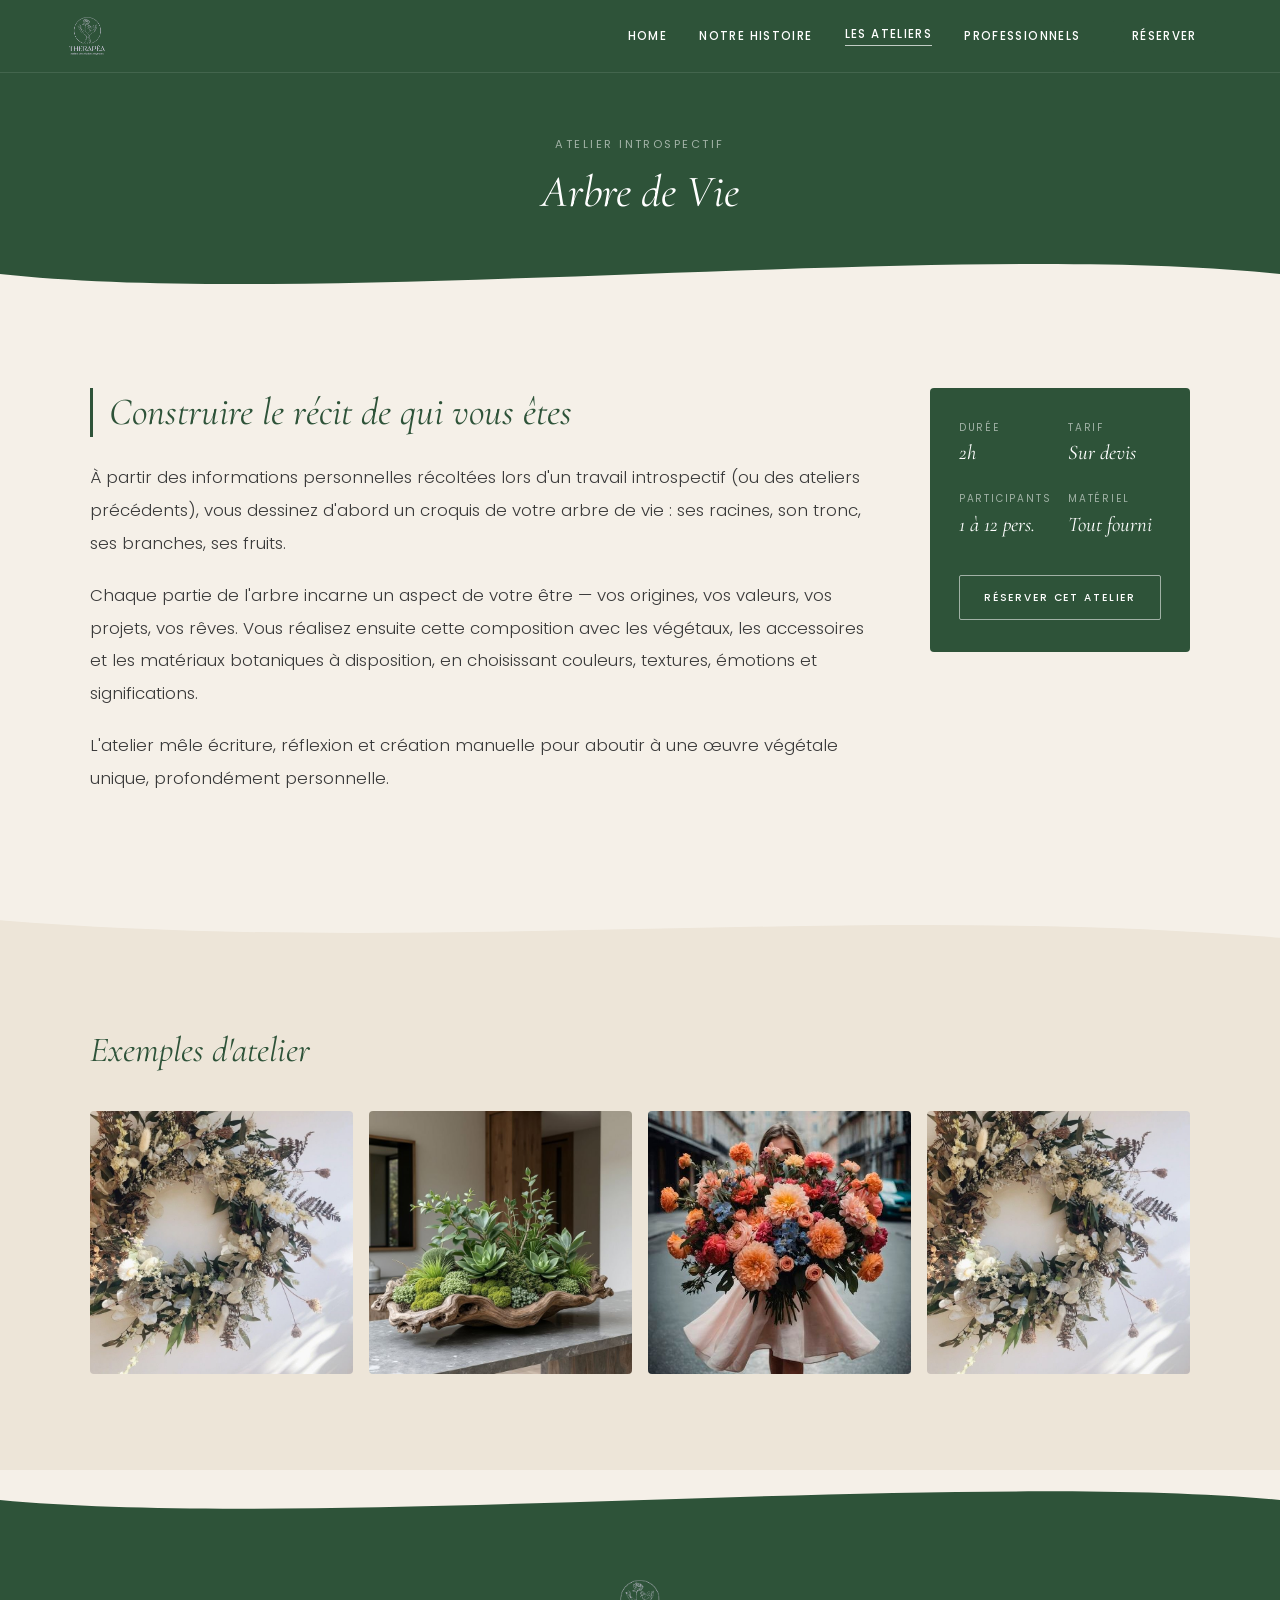
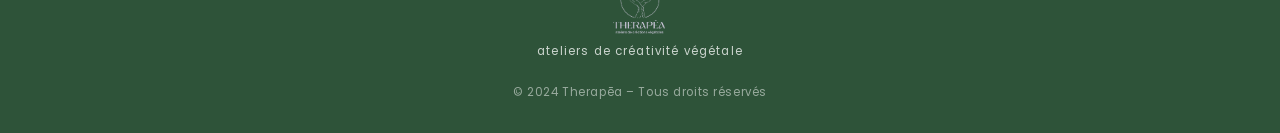
==== atelier-arbre-de-vie.html @ 48694903 "update" ====
<!DOCTYPE html>
<html lang="fr">
<head>
  <meta charset="UTF-8" />
  <meta name="viewport" content="width=device-width, initial-scale=1.0" />
  <title>Arbre de Vie – Therapēa</title>
  <link rel="preconnect" href="https://fonts.googleapis.com" />
  <link rel="preconnect" href="https://fonts.gstatic.com" crossorigin />
  <link href="https://fonts.googleapis.com/css2?family=Cormorant+Garamond:ital,wght@0,300;0,400;0,500;0,600;1,300;1,400;1,600&family=Poppins:wght@300;400;500&display=swap" rel="stylesheet" />
  <link rel="stylesheet" href="style.css" />
  <link rel="stylesheet" href="atelier-detail.css" />
</head>
<body>

  <header class="navbar navbar--fixed">
    <div class="navbar__inner">
      <a href="index.html" class="navbar__logo">
        <img src="images/logo blanc.png" alt="Therapēa" style="height:42px;" />
      </a>
      <nav class="navbar__links">
        <a href="index.html">HOME</a>
        <a href="notre-histoire.html">NOTRE HISTOIRE</a>
        <a href="ateliers.html" class="active">LES ATELIERS</a>
        <a href="#">PROFESSIONNELS</a>
        <a href="reserver.html" class="btn-nav">RÉSERVER</a>
      </nav>
      <button class="navbar__burger" aria-label="Menu">
        <span></span><span></span><span></span>
      </button>
    </div>
  </header>

  <section class="atelier-hero">
    <div class="atelier-hero__overlay"></div>
    <div class="atelier-hero__content">
      <span class="atelier-hero__eyebrow">Atelier introspectif</span>
      <h1 class="atelier-hero__title">Arbre de Vie</h1>
    </div>
    <div class="atelier-hero__wave">
      <svg viewBox="0 0 1440 80" preserveAspectRatio="none" xmlns="http://www.w3.org/2000/svg">
        <path d="M0,40 C360,80 1080,0 1440,40 L1440,80 L0,80 Z" fill="#f5f0e8"/>
      </svg>
    </div>
  </section>

  <section class="atelier-content">
    <div class="atelier-content__inner">
      <div class="atelier-content__text animate">
        <h2>Construire le récit de qui vous êtes</h2>
        <p>À partir des informations personnelles récoltées lors d'un travail introspectif (ou des ateliers précédents), vous dessinez d'abord un croquis de votre arbre de vie : ses racines, son tronc, ses branches, ses fruits.</p>
        <p>Chaque partie de l'arbre incarne un aspect de votre être — vos origines, vos valeurs, vos projets, vos rêves. Vous réalisez ensuite cette composition avec les végétaux, les accessoires et les matériaux botaniques à disposition, en choisissant couleurs, textures, émotions et significations.</p>
        <p>L'atelier mêle écriture, réflexion et création manuelle pour aboutir à une œuvre végétale unique, profondément personnelle.</p>
      </div>
      <aside class="atelier-meta animate animate--delay-1">
        <div class="atelier-meta__item">
          <span class="atelier-meta__label">Durée</span>
          <span class="atelier-meta__value">2h</span>
        </div>
        <div class="atelier-meta__sep"></div>
        <div class="atelier-meta__item">
          <span class="atelier-meta__label">Tarif</span>
          <span class="atelier-meta__value">Sur devis</span>
        </div>
        <div class="atelier-meta__sep"></div>
        <div class="atelier-meta__item">
          <span class="atelier-meta__label">Participants</span>
          <span class="atelier-meta__value">1 à 12 pers.</span>
        </div>
        <div class="atelier-meta__sep"></div>
        <div class="atelier-meta__item">
          <span class="atelier-meta__label">Matériel</span>
          <span class="atelier-meta__value">Tout fourni</span>
        </div>
        <a href="reserver.html" class="btn-primary">Réserver cet atelier</a>
      </aside>
    </div>
  </section>

  <div class="wave-sep wave-cream-to-dark">
    <svg viewBox="0 0 1440 80" preserveAspectRatio="none" xmlns="http://www.w3.org/2000/svg">
      <path d="M0,30 C480,70 960,10 1440,50 L1440,80 L0,80 Z" fill="#ede5d8"/>
    </svg>
  </div>

  <section class="atelier-gallery-section">
    <h2 class="animate">Exemples d'atelier</h2>
    <div class="atelier-gallery">
      <div class="atelier-gallery__item animate">
        <img src="images/img2.jpg" alt="Arbre de Vie" onerror="this.src='https://picsum.photos/id/219/400/400'" />
      </div>
      <div class="atelier-gallery__item animate animate--delay-1">
        <img src="images/img3.jpg" alt="Arbre de Vie" onerror="this.src='https://picsum.photos/id/292/400/400'" />
      </div>
      <div class="atelier-gallery__item animate animate--delay-2">
        <img src="images/img1.jpg" alt="Arbre de Vie" onerror="this.src='https://picsum.photos/id/152/400/400'" />
      </div>
      <div class="atelier-gallery__item animate animate--delay-3">
        <img src="images/img2.jpg" alt="Arbre de Vie" onerror="this.src='https://picsum.photos/id/145/400/400'" />
      </div>
    </div>
  </section>

  <footer class="footer">
    <div class="footer__wave">
      <svg viewBox="0 0 1440 80" preserveAspectRatio="none" xmlns="http://www.w3.org/2000/svg">
        <path d="M0,40 C360,80 1080,0 1440,40 L1440,80 L0,80 Z" fill="#2e5339"/>
      </svg>
    </div>
    <div class="footer__inner">
      <div class="footer__logo">
        <img src="images/logo blanc.png" alt="Therapēa" style="height:60px;" />
        <p class="footer__tagline">ateliers de créativité végétale</p>
      </div>
      <p class="footer__copy">© 2024 Therapēa – Tous droits réservés</p>
    </div>
  </footer>

  <script src="script.js"></script>
</body>
</html>
---- style.css ----
/* ─────────────────────────────────────────
   RESET & BASE
───────────────────────────────────────── */
*, *::before, *::after { box-sizing: border-box; margin: 0; padding: 0; }

@font-face {
  font-family: 'Selvia Genatu';
  src: url('fonts/SelviaGenatu.woff2') format('woff2'),
       url('fonts/SelviaGenatu.woff') format('woff'),
       url('fonts/SelviaGenatu.ttf') format('truetype'),
       url('fonts/SelviaGenatu.otf') format('opentype');
  font-weight: normal;
  font-style: normal;
}

:root {
  --green-dark:  #2e5339;
  --green-mid:   #3a6b47;
  --cream:       #f5f0e8;
  --cream-dark:  #ede5d8;
  --brown:       #7a5c3e;
  --text-dark:   #2b2b2b;
  --text-light:  #ffffff;
  --font-title:  'Selvia Genatu', 'Cormorant Garamond', Georgia, serif;
  --font-serif:  'Cormorant Garamond', Georgia, serif;
  --font-sans:   'Poppins', 'Jost', sans-serif;
}

html { scroll-behavior: smooth; }

body {
  font-family: var(--font-sans);
  font-weight: 400;
  color: var(--text-dark);
  background: var(--cream);
  overflow-x: hidden;
}

a { text-decoration: none; color: inherit; }
img { display: block; max-width: 100%; }

.container {
  width: 90%;
  max-width: 1200px;
  margin: 0 auto;
}

/* ─────────────────────────────────────────
   NAVBAR
───────────────────────────────────────── */
.navbar {
  position: fixed;
  top: 0; left: 0; right: 0;
  z-index: 100;
  padding: 0 5%;
  background: var(--green-dark);
  border-bottom: 1px solid rgba(255,255,255,0.1);
  transition: background 0.3s;
}

.navbar.scrolled {
  background: rgba(255,255,255,0.95);
  border-bottom: 1px solid rgba(0,0,0,0.08);
  box-shadow: 0 2px 20px rgba(0,0,0,0.08);
}

.navbar.scrolled .navbar__links a,
.navbar.scrolled .navbar__logo-text {
  color: var(--green-dark);
}

.navbar--fixed,
.navbar--fixed.scrolled {
  background: var(--green-dark) !important;
  border-bottom: 1px solid rgba(255,255,255,0.1) !important;
  box-shadow: none !important;
}

.navbar--fixed .navbar__links a,
.navbar--fixed.scrolled .navbar__links a {
  color: var(--text-light) !important;
}

.navbar__inner {
  display: flex;
  align-items: center;
  justify-content: space-between;
  height: 72px;
}

.navbar__logo {
  display: flex;
  align-items: center;
  gap: 10px;
}

.navbar__logo img {
  height: 42px;
  width: auto;
}

.navbar__logo-text {
  font-family: var(--font-serif);
  font-size: 1.35rem;
  font-weight: 500;
  letter-spacing: 0.12em;
  color: var(--text-light);
}

.navbar__links {
  display: flex;
  align-items: center;
  gap: 2rem;
}

.navbar__links a {
  font-size: 0.72rem;
  letter-spacing: 0.12em;
  font-weight: 500;
  color: var(--text-light);
  transition: opacity 0.2s;
}

.navbar__links a:hover { opacity: 0.7; }

.btn-nav {
  background: var(--green-dark);
  color: var(--text-light) !important;
  padding: 0.5rem 1.2rem;
  border-radius: 2px;
  transition: background 0.2s !important;
}

.btn-nav:hover { background: var(--green-mid) !important; opacity: 1 !important; }

.navbar__burger {
  display: none;
  flex-direction: column;
  gap: 5px;
  background: none;
  border: none;
  cursor: pointer;
  padding: 4px;
}
.navbar__burger span {
  display: block;
  width: 24px;
  height: 2px;
  background: #fff;
  border-radius: 2px;
  transition: 0.3s;
}

/* ─────────────────────────────────────────
   HERO
───────────────────────────────────────── */
.hero {
  position: relative;
  height: 60vh;
  min-height: 400px;
  background: url('images/fond.jpg') center center / cover no-repeat;
  display: flex;
  align-items: center;
  justify-content: center;
  text-align: center;
  background-color: #3a5c3a;
}

.hero__overlay {
  position: absolute;
  inset: 0;
  background: linear-gradient(
    to bottom,
    rgba(30,60,35,0.35) 0%,
    rgba(20,45,25,0.55) 100%
  );
}

.hero__content {
  position: relative;
  z-index: 2;
  color: #fff;
  padding: 0 1rem;
  display: flex;
  flex-direction: column;
  align-items: center;
  gap: 1.5rem;
}

.hero__badge {
  margin: 0;
  width: 160px;
  height: 160px;
}

.hero__badge img {
  width: 100%;
  height: 100%;
  object-fit: contain;
}

.hero__title {
  font-family: var(--font-title);
  font-size: clamp(3rem, 6vw, 5rem);
  font-weight: 400;
  font-style: italic;
  line-height: 1.15;
  margin: 0;
  text-shadow: 0 2px 20px rgba(0,0,0,0.3);
}

.hero__sub {
  font-family: var(--font-sans);
  font-size: clamp(1rem, 1.8vw, 1.3rem);
  letter-spacing: 0.08em;
  font-weight: 300;
  opacity: 0.9;
  margin: 0;
}

.hero__wave {
  position: absolute;
  bottom: -1px;
  left: 0; right: 0;
  line-height: 0;
  z-index: 3;
}

.hero__wave svg { width: 100%; height: 80px; }

/* ─────────────────────────────────────────
   ATELIERS – SECTION VERTE
───────────────────────────────────────── */
.ateliers-green {
  position: relative;
  background: var(--green-dark);
  padding: 5rem 0 8rem;
  color: var(--text-light);
  text-align: center;
}

.cards-row {
  display: grid;
  grid-template-columns: repeat(3, 1fr);
  gap: 6rem;
  align-items: start;
}

.card-circle {
  display: flex;
  flex-direction: column;
  gap: 0;
}

.card-circle__img-wrap {
  width: 260px;
  height: 260px;
  border-radius: 50%;
  overflow: hidden;
  margin: 0 auto 1.6rem;
  box-shadow: 0 8px 30px rgba(0,0,0,0.3);
  flex-shrink: 0;
}

.card-circle__img-wrap img {
  width: 100%;
  height: 100%;
  object-fit: cover;
  transition: transform 0.5s ease;
}

.card-circle:hover .card-circle__img-wrap img {
  transform: scale(1.06);
}

.card-circle h3 {
  font-family: var(--font-title);
  font-size: 1.6rem;
  letter-spacing: 0.15em;
  font-weight: 700;
  margin-bottom: 0.9rem;
  text-transform: uppercase;
}

.card-circle p {
  font-size: 1rem;
  line-height: 1.75;
  opacity: 0.88;
  margin-bottom: 1.2rem;
  font-weight: 300;
}

.link-discover {
  font-size: 0.78rem;
  letter-spacing: 0.06em;
  color: var(--text-light);
  border-bottom: none;
  display: inline-block;
  transition: opacity 0.2s;
}
.link-discover:hover { opacity: 0.65; }
.link-discover.dark  { color: var(--green-dark); }

.green-wave-bottom {
  position: absolute;
  bottom: -1px; left: 0; right: 0;
  line-height: 0;
}
.green-wave-bottom svg { width: 100%; height: 80px; }

/* ─────────────────────────────────────────
   ATELIERS – SECTION CRÈME
───────────────────────────────────────── */
.ateliers-cream {
  background: var(--cream);
  padding: 5rem 0 6rem;
}

.cards-grid {
  display: grid;
  grid-template-columns: repeat(4, 1fr);
  gap: 2rem;
}

.card-workshop {
  display: flex;
  flex-direction: column;
  gap: 0.9rem;
}

.card-workshop__img-wrap {
  width: 100%;
  aspect-ratio: 3/4;
  border-radius: 4px 4px 0 0;
  overflow: hidden;
  background: var(--cream-dark);
  position: relative;
}

.card-workshop__img-wrap::after {
  content: '';
  position: absolute;
  bottom: -1px;
  left: 0;
  right: 0;
  height: 56px;
  background-image: url("data:image/svg+xml,%3Csvg xmlns='http://www.w3.org/2000/svg' viewBox='0 0 400 56' preserveAspectRatio='none'%3E%3Cpath d='M0,46 C133,56 267,38 400,46 L400,56 L0,56 Z' fill='%23f5f0e8'/%3E%3C/svg%3E");
  background-size: 100% 100%;
  pointer-events: none;
}

.card-workshop__img-wrap img {
  width: 100%;
  height: 100%;
  object-fit: cover;
  transition: transform 0.5s ease;
}

.card-workshop:hover .card-workshop__img-wrap img {
  transform: scale(1.04);
}

.card-workshop h3 {
  font-family: var(--font-sans);
  font-size: 0.74rem;
  letter-spacing: 0.14em;
  font-weight: 500;
  color: var(--green-dark);
}

.card-workshop p {
  font-size: 0.82rem;
  line-height: 1.65;
  color: #555;
  font-weight: 300;
  flex: 1;
}

/* ─────────────────────────────────────────
   WAVE SEPARATORS
───────────────────────────────────────── */
.wave-sep {
  line-height: 0;
  display: block;
}
.wave-sep svg {
  width: 100%;
  height: 70px;
  display: block;
}
.wave-cream-to-green  { background: var(--cream); }
.wave-green-to-cream  { background: var(--green-dark); }
.wave-cream-to-dark   { background: var(--cream); }
.wave-dark-to-cream   { background: var(--cream-dark); }

/* ─────────────────────────────────────────
   ATELIERS CRÈME – HEADER
───────────────────────────────────────── */
.ateliers-cream__header {
  text-align: center;
  margin-bottom: 3rem;
}

.section-eyebrow {
  display: block;
  font-size: 0.72rem;
  letter-spacing: 0.2em;
  text-transform: uppercase;
  color: var(--green-dark);
  opacity: 0.6;
  margin-bottom: 0.5rem;
}

.ateliers-cream__header h2 {
  font-family: var(--font-title);
  font-size: clamp(1.8rem, 3vw, 2.4rem);
  font-style: italic;
  font-weight: 400;
  color: var(--green-dark);
}

/* ─────────────────────────────────────────
   À PROPOS TEASER
───────────────────────────────────────── */
.apropos-wrap {
  background: var(--cream);
  padding: 5rem 5%;
}

.apropos {
  display: grid;
  grid-template-columns: 0.85fr 1.15fr;
  gap: 4rem;
  align-items: center;
  max-width: 1200px;
  margin: 0 auto;
}

.apropos__img {
  overflow: hidden;
  border-radius: 4px;
  aspect-ratio: 4 / 3;
}

.apropos__img img {
  width: 100%;
  height: 100%;
  object-fit: cover;
  object-position: center 30%;
}

.apropos__text {
  display: flex;
  flex-direction: column;
  justify-content: center;
  gap: 1.4rem;
}

.apropos__quote {
  font-family: var(--font-title);
  font-size: clamp(1.5rem, 2.5vw, 2rem);
  font-style: italic;
  font-weight: 400;
  color: var(--green-dark);
  border-left: 3px solid var(--green-dark);
  padding-left: 1rem;
  line-height: 1.4;
  margin: 0;
}

.apropos__text p {
  font-size: 0.9rem;
  line-height: 1.9;
  color: #3a3a3a;
  font-weight: 300;
  max-width: 440px;
}

.btn-text {
  display: inline-block;
  font-size: 0.78rem;
  letter-spacing: 0.1em;
  font-weight: 500;
  color: var(--green-dark);
  border-bottom: 1px solid var(--green-dark);
  padding-bottom: 2px;
  width: fit-content;
  transition: opacity 0.2s;
}
.btn-text:hover { opacity: 0.6; }

/* ─────────────────────────────────────────
   CTA SECTION
───────────────────────────────────────── */
.cta-section {
  background: var(--green-dark);
  padding: 6rem 1rem;
  text-align: center;
  position: relative;
  overflow: hidden;
}

.cta-section::before {
  content: '';
  position: absolute;
  inset: 0;
  background: radial-gradient(ellipse at center, rgba(255,255,255,0.04) 0%, transparent 70%);
  pointer-events: none;
}

.cta-section__inner {
  position: relative;
  z-index: 1;
  display: flex;
  flex-direction: column;
  align-items: center;
  gap: 1.6rem;
}

.cta-eyebrow {
  font-size: 0.72rem;
  letter-spacing: 0.22em;
  text-transform: uppercase;
  color: rgba(255,255,255,0.55);
}

.cta-section__inner h2 {
  font-family: var(--font-title);
  font-size: clamp(2.8rem, 5.5vw, 5rem);
  font-style: italic;
  font-weight: 400;
  color: #fff;
  line-height: 1.2;
}

.btn-cta {
  display: inline-block;
  margin-top: 0.5rem;
  padding: 0.75rem 2.2rem;
  border: 1px solid rgba(255,255,255,0.6);
  color: #fff;
  font-size: 0.72rem;
  letter-spacing: 0.18em;
  font-weight: 500;
  text-transform: uppercase;
  border-radius: 2px;
  transition: background 0.25s, border-color 0.25s;
}
.btn-cta:hover {
  background: rgba(255,255,255,0.1);
  border-color: #fff;
}

/* ─────────────────────────────────────────
   FOOTER
───────────────────────────────────────── */
.footer {
  background: var(--cream);
  position: relative;
  text-align: center;
}

.footer__wave {
  line-height: 0;
  margin-bottom: -1px;
}
.footer__wave svg { width: 100%; height: 60px; }

.footer__inner {
  background: var(--green-dark);
  padding: 3rem 1rem 2rem;
  color: var(--text-light);
}

.footer__logo {
  display: flex;
  flex-direction: column;
  align-items: center;
  gap: 0.4rem;
  margin-bottom: 1rem;
}

.footer__logo img { height: 60px; }

.footer__logo-text {
  font-family: var(--font-serif);
  font-size: 1.5rem;
  font-weight: 500;
  letter-spacing: 0.15em;
}

.footer__tagline {
  font-size: 0.72rem;
  letter-spacing: 0.1em;
  opacity: 0.75;
}

.footer__copy {
  font-size: 0.72rem;
  opacity: 0.5;
  margin-top: 1.5rem;
  letter-spacing: 0.05em;
}

/* ─────────────────────────────────────────
   SCROLL ANIMATIONS
───────────────────────────────────────── */
.animate {
  opacity: 0;
  transform: translateY(22px);
  transition: opacity 0.65s ease, transform 0.65s ease;
}
.animate.visible {
  opacity: 1;
  transform: translateY(0);
}
.animate--delay-1 { transition-delay: 0.1s; }
.animate--delay-2 { transition-delay: 0.2s; }
.animate--delay-3 { transition-delay: 0.3s; }

/* ─────────────────────────────────────────
   LIGHTBOX
───────────────────────────────────────── */
.lightbox {
  position: fixed;
  inset: 0;
  z-index: 2000;
  display: flex;
  align-items: center;
  justify-content: center;
  opacity: 0;
  pointer-events: none;
  transition: opacity 0.3s ease;
}
.lightbox.active {
  opacity: 1;
  pointer-events: all;
}
.lightbox__backdrop {
  position: absolute;
  inset: 0;
  background: rgba(0,0,0,0.88);
}
.lightbox__img-wrap {
  position: relative;
  z-index: 1;
}
.lightbox__img {
  max-width: 88vw;
  max-height: 82vh;
  object-fit: contain;
  display: block;
  border-radius: 2px;
}
.lightbox__close {
  position: fixed;
  top: 1.2rem;
  right: 1.5rem;
  z-index: 2;
  background: none;
  border: none;
  color: #fff;
  font-size: 1.6rem;
  cursor: pointer;
  opacity: 0.65;
  transition: opacity 0.2s;
  line-height: 1;
  padding: 0.4rem;
}
.lightbox__close:hover { opacity: 1; }
.lightbox__prev,
.lightbox__next {
  position: fixed;
  top: 50%;
  transform: translateY(-50%);
  z-index: 2;
  background: rgba(255,255,255,0.07);
  border: 1px solid rgba(255,255,255,0.15);
  color: #fff;
  font-size: 2.2rem;
  cursor: pointer;
  opacity: 0.75;
  transition: opacity 0.2s, background 0.2s;
  line-height: 1;
  padding: 0.6rem 1rem;
  border-radius: 2px;
}
.lightbox__prev { left: 1rem; }
.lightbox__next { right: 1rem; }
.lightbox__prev:hover,
.lightbox__next:hover { opacity: 1; background: rgba(255,255,255,0.15); }
.lightbox__counter {
  position: fixed;
  bottom: 1.4rem;
  left: 50%;
  transform: translateX(-50%);
  z-index: 2;
  color: rgba(255,255,255,0.55);
  font-size: 0.75rem;
  letter-spacing: 0.15em;
  font-family: var(--font-sans);
}
.real-img { cursor: pointer; }

/* ─────────────────────────────────────────
   RESPONSIVE
───────────────────────────────────────── */
@media (max-width: 900px) {
  .cards-grid {
    grid-template-columns: repeat(2, 1fr);
  }
  .card-circle__img-wrap {
    width: 200px;
    height: 200px;
  }
  .apropos {
    grid-template-columns: 1fr;
  }
}

@media (max-width: 700px) {
  .apropos__text { padding: 3rem 1.5rem; }
  .cta-section { padding: 4rem 1.5rem; }
  .navbar__links { display: none; }

  .navbar__burger { display: flex; }

  .navbar__links.open {
    display: flex;
    flex-direction: column;
    position: fixed;
    top: 72px; left: 0; right: 0;
    background: var(--green-dark);
    padding: 2rem;
    gap: 1.5rem;
    align-items: center;
  }

  .cards-row {
    grid-template-columns: 1fr;
    gap: 2.5rem;
  }

  .card-circle__img-wrap {
    width: 220px;
    height: 220px;
  }

  .cards-grid {
    grid-template-columns: 1fr;
  }
}

@media (max-width: 480px) {
  .hero__badge { width: 110px; height: 110px; }
  .hero__title { font-size: 1.9rem; }
  .cards-grid { grid-template-columns: repeat(2, 1fr); gap: 1rem; }
}
---- atelier-detail.css ----
/* ── HEADER ── */
.atelier-hero {
  background: var(--green-dark);
  margin-top: 72px;
  padding: 4rem 5% 5.5rem;
  position: relative;
  overflow: hidden;
}

.atelier-hero__overlay { display: none; }

.atelier-hero__content {
  position: relative;
  z-index: 2;
  color: #fff;
  text-align: center;
  max-width: 700px;
  margin: 0 auto;
}

.atelier-hero__eyebrow {
  display: block;
  font-size: 0.7rem;
  letter-spacing: 0.22em;
  text-transform: uppercase;
  opacity: 0.55;
  margin-bottom: 0.8rem;
  font-family: var(--font-sans);
}

.atelier-hero__title {
  font-family: var(--font-title);
  font-size: clamp(2rem, 3.5vw, 3rem);
  font-weight: 400;
  font-style: italic;
  line-height: 1.2;
  margin: 0;
  white-space: nowrap;
}

.atelier-hero__wave {
  position: absolute;
  bottom: -1px; left: 0; right: 0;
  line-height: 0;
  z-index: 3;
}
.atelier-hero__wave svg { width: 100%; height: 70px; display: block; }

/* ── CONTENT ── */
.atelier-content {
  background: var(--cream);
  padding: 5rem 5%;
}

.atelier-content__inner {
  max-width: 1100px;
  margin: 0 auto;
  display: grid;
  grid-template-columns: 1fr 260px;
  gap: 4rem;
  align-items: start;
}

.atelier-content__text h2 {
  font-family: var(--font-title);
  font-size: clamp(1.8rem, 3vw, 2.4rem);
  font-style: italic;
  font-weight: 400;
  color: var(--green-dark);
  margin-bottom: 1.5rem;
  border-left: 3px solid var(--green-dark);
  padding-left: 1rem;
  line-height: 1.3;
}

.atelier-content__text p {
  font-size: 1.05rem;
  line-height: 1.95;
  color: #3a3a3a;
  font-weight: 300;
  margin-bottom: 1.2rem;
}

.atelier-meta {
  background: var(--green-dark);
  border-radius: 4px;
  padding: 2rem 1.8rem;
  color: #fff;
  display: grid;
  grid-template-columns: 1fr 1fr;
  gap: 1.6rem 1rem;
  position: sticky;
  top: 96px;
}

.atelier-meta__item {
  display: flex;
  flex-direction: column;
  gap: 0.3rem;
}

.atelier-meta__label {
  font-size: 0.63rem;
  letter-spacing: 0.18em;
  text-transform: uppercase;
  opacity: 0.55;
  font-family: var(--font-sans);
}

.atelier-meta__value {
  font-family: var(--font-title);
  font-size: 1.3rem;
  font-style: italic;
  font-weight: 400;
}

.atelier-meta__sep { display: none; }

.atelier-meta .btn-primary {
  grid-column: 1 / -1;
  margin-top: 0.8rem;
  background: transparent;
  color: #fff;
  text-align: center;
  letter-spacing: 0.18em;
  border: 1px solid rgba(255,255,255,0.55);
  padding: 0.85rem 1.4rem;
  font-size: 0.65rem;
  font-weight: 500;
  text-transform: uppercase;
  border-radius: 2px;
  transition: background 0.25s, border-color 0.25s;
  display: block;
}
.atelier-meta .btn-primary:hover {
  background: rgba(255,255,255,0.12);
  border-color: rgba(255,255,255,0.9);
}

/* ── GALERIE ── */
.atelier-gallery-section {
  background: var(--cream-dark);
  padding: 4rem 5% 6rem;
}

.atelier-gallery-section h2 {
  font-family: var(--font-title);
  font-size: clamp(1.6rem, 3vw, 2.2rem);
  font-style: italic;
  font-weight: 400;
  color: var(--green-dark);
  margin-bottom: 2.5rem;
  max-width: 1100px;
  margin-left: auto;
  margin-right: auto;
}

.atelier-gallery {
  display: grid;
  grid-template-columns: repeat(4, 1fr);
  gap: 1rem;
  max-width: 1100px;
  margin: 0 auto;
}

.atelier-gallery__item {
  aspect-ratio: 1 / 1;
  overflow: hidden;
  border-radius: 4px;
  cursor: pointer;
}

.atelier-gallery__item img {
  width: 100%;
  height: 100%;
  object-fit: cover;
  transition: transform 0.5s ease;
  display: block;
}

.atelier-gallery__item:hover img { transform: scale(1.06); }

/* ── ACTIVE NAV ── */
.navbar__links a.active {
  border-bottom: 1px solid rgba(255,255,255,0.7);
  padding-bottom: 2px;
}

/* ── RESPONSIVE ── */
@media (max-width: 900px) {
  .atelier-content__inner {
    grid-template-columns: 1fr;
    gap: 2.5rem;
  }
  .atelier-meta { position: static; }
  .atelier-gallery { grid-template-columns: repeat(2, 1fr); }
}

@media (max-width: 500px) {
  .atelier-hero__content { padding-bottom: 3rem; }
}
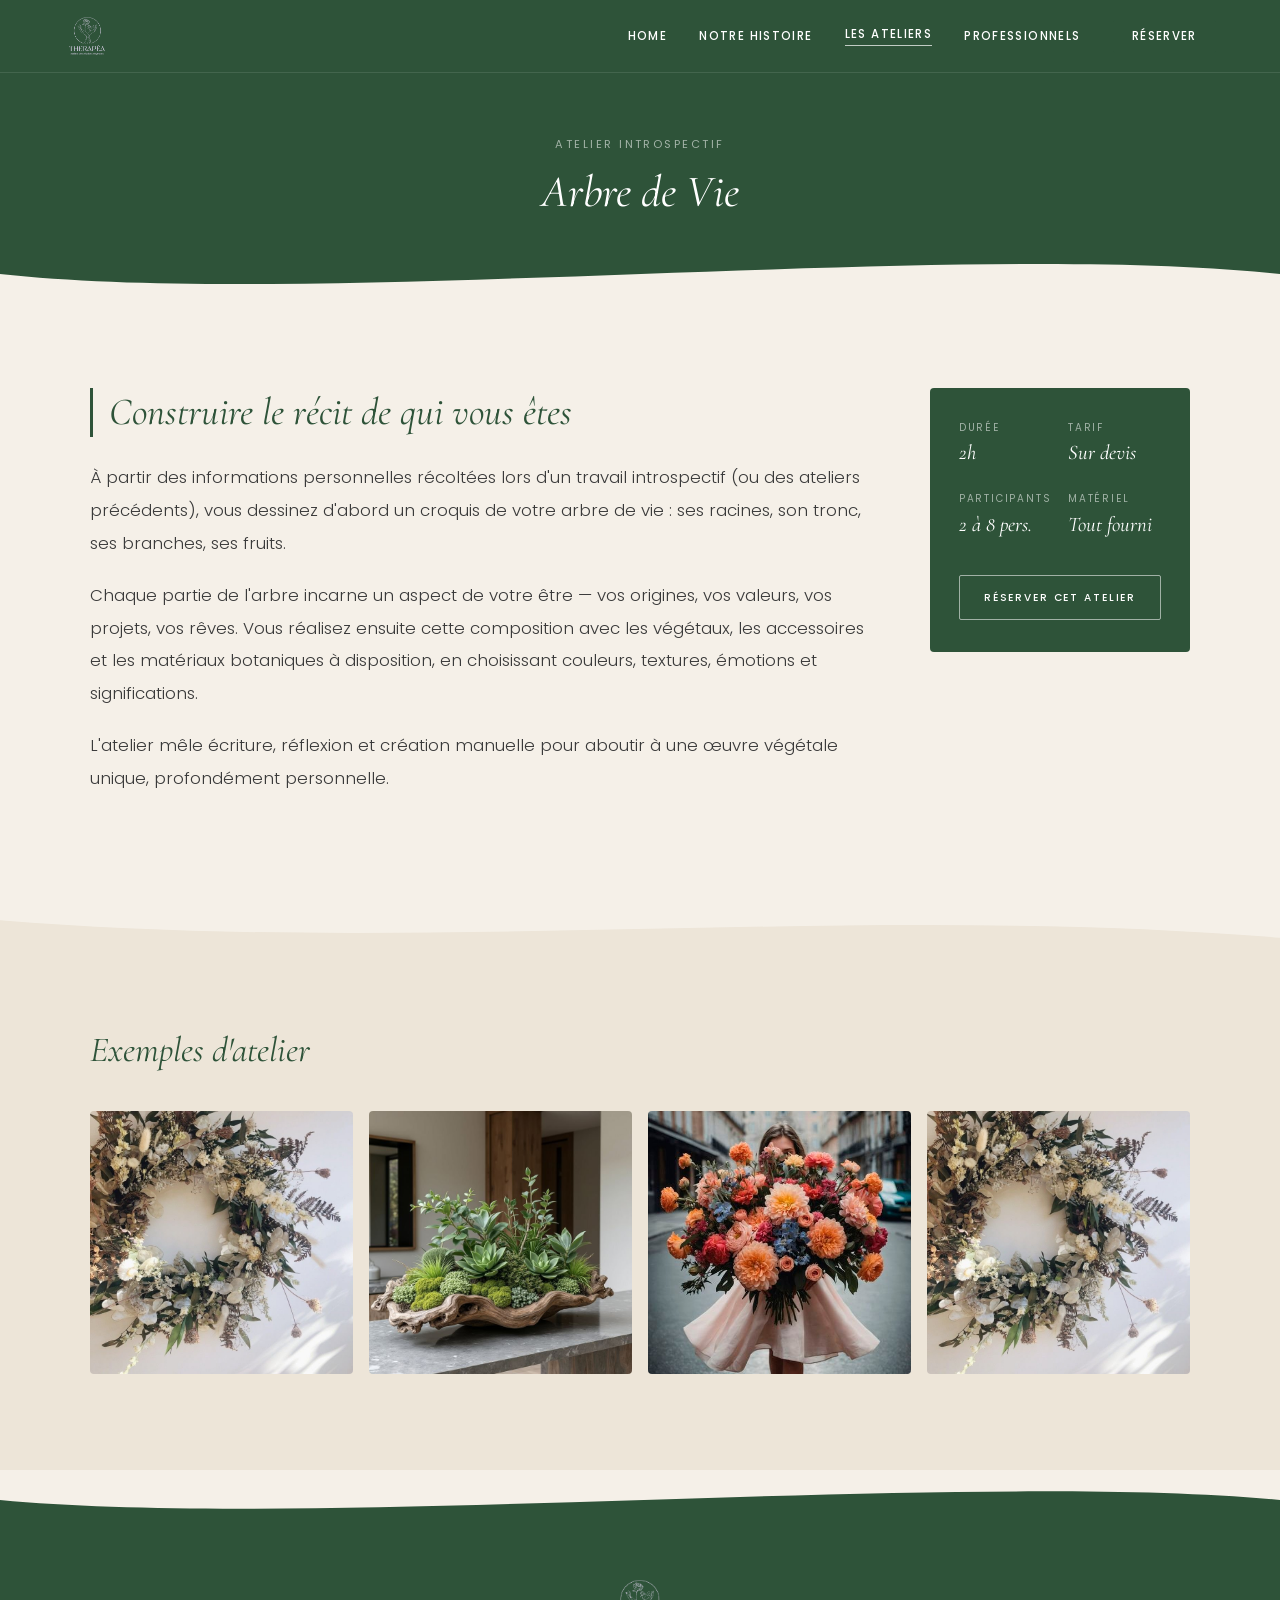
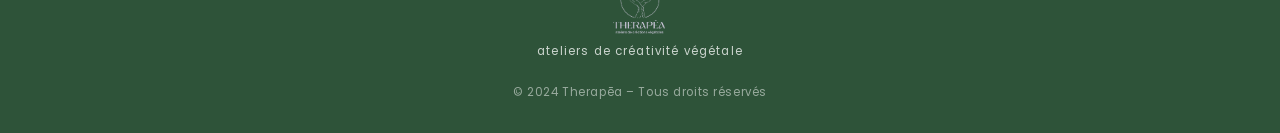
==== commit 31414c55: "update" ====
--- a/atelier-arbre-de-vie.html
+++ b/atelier-arbre-de-vie.html
@@ -21,7 +21,7 @@
         <a href="index.html">HOME</a>
         <a href="notre-histoire.html">NOTRE HISTOIRE</a>
         <a href="ateliers.html" class="active">LES ATELIERS</a>
-        <a href="#">PROFESSIONNELS</a>
+        <a href="professionnels.html">PROFESSIONNELS</a>
         <a href="reserver.html" class="btn-nav">RÉSERVER</a>
       </nav>
       <button class="navbar__burger" aria-label="Menu">
@@ -64,7 +64,7 @@
         <div class="atelier-meta__sep"></div>
         <div class="atelier-meta__item">
           <span class="atelier-meta__label">Participants</span>
-          <span class="atelier-meta__value">1 à 12 pers.</span>
+          <span class="atelier-meta__value">2 à 8 pers.</span>
         </div>
         <div class="atelier-meta__sep"></div>
         <div class="atelier-meta__item">
--- a/style.css
+++ b/style.css
@@ -164,6 +164,7 @@
   justify-content: center;
   text-align: center;
   background-color: #3a5c3a;
+  padding-top: 72px;
 }
 
 .hero__overlay {
@@ -705,24 +706,34 @@
 /* ─────────────────────────────────────────
    RESPONSIVE
 ───────────────────────────────────────── */
+
+/* ── Burger animation ── */
+.navbar__burger span {
+  transition: transform 0.3s ease, opacity 0.3s ease;
+}
+.navbar__burger.open span:nth-child(1) { transform: translateY(7px) rotate(45deg); }
+.navbar__burger.open span:nth-child(2) { opacity: 0; transform: scaleX(0); }
+.navbar__burger.open span:nth-child(3) { transform: translateY(-7px) rotate(-45deg); }
+
+/* ── Tablet large ── */
+@media (max-width: 1100px) {
+  .cards-row { gap: 3rem; }
+  .card-circle__img-wrap { width: 210px; height: 210px; }
+}
+
+/* ── Tablet ── */
 @media (max-width: 900px) {
-  .cards-grid {
-    grid-template-columns: repeat(2, 1fr);
-  }
-  .card-circle__img-wrap {
-    width: 200px;
-    height: 200px;
-  }
-  .apropos {
-    grid-template-columns: 1fr;
-  }
-}
-
+  .cards-grid { grid-template-columns: repeat(2, 1fr); }
+  .card-circle__img-wrap { width: 180px; height: 180px; }
+  .apropos { grid-template-columns: 1fr; gap: 2.5rem; }
+  .apropos__img { aspect-ratio: 16 / 9; }
+  .apropos__text p { max-width: 100%; }
+  .ateliers-green { padding: 4rem 0 6rem; }
+}
+
+/* ── Mobile ── */
 @media (max-width: 700px) {
-  .apropos__text { padding: 3rem 1.5rem; }
-  .cta-section { padding: 4rem 1.5rem; }
   .navbar__links { display: none; }
-
   .navbar__burger { display: flex; }
 
   .navbar__links.open {
@@ -731,28 +742,32 @@
     position: fixed;
     top: 72px; left: 0; right: 0;
     background: var(--green-dark);
-    padding: 2rem;
-    gap: 1.5rem;
+    padding: 2rem 1.5rem;
+    gap: 1.6rem;
     align-items: center;
+    z-index: 99;
+    border-top: 1px solid rgba(255,255,255,0.1);
   }
 
-  .cards-row {
-    grid-template-columns: 1fr;
-    gap: 2.5rem;
-  }
-
-  .card-circle__img-wrap {
-    width: 220px;
-    height: 220px;
-  }
-
-  .cards-grid {
-    grid-template-columns: 1fr;
-  }
-}
-
+  .cards-row { grid-template-columns: 1fr; gap: 2.5rem; }
+  .card-circle__img-wrap { width: 200px; height: 200px; }
+  .cards-grid { grid-template-columns: 1fr; gap: 1.2rem; }
+
+  .apropos-wrap { padding: 3rem 5%; }
+  .apropos { gap: 2rem; }
+  .cta-section { padding: 4rem 1.5rem; }
+  .cta-section__inner h2 { font-size: 2.4rem; }
+
+  .ateliers-green { padding: 3rem 0 5rem; }
+  .ateliers-cream { padding: 3.5rem 0 4rem; }
+}
+
+/* ── Small mobile ── */
 @media (max-width: 480px) {
-  .hero__badge { width: 110px; height: 110px; }
-  .hero__title { font-size: 1.9rem; }
-  .cards-grid { grid-template-columns: repeat(2, 1fr); gap: 1rem; }
-}
+  .hero { height: 75vh; }
+  .hero__badge { width: 100px; height: 100px; }
+  .card-circle h3 { font-size: 1.3rem; }
+  .card-circle p { font-size: 0.9rem; }
+  .apropos__quote { font-size: 1.3rem; }
+  .footer__inner { padding: 2.5rem 1rem 1.5rem; }
+}
--- a/atelier-detail.css
+++ b/atelier-detail.css
@@ -188,12 +188,23 @@
 
 /* ── RESPONSIVE ── */
 @media (max-width: 900px) {
-  .atelier-content__inner {
-    grid-template-columns: 1fr;
-    gap: 2.5rem;
-  }
+  .atelier-content__inner { grid-template-columns: 1fr; gap: 2.5rem; }
   .atelier-meta { position: static; }
   .atelier-gallery { grid-template-columns: repeat(2, 1fr); }
+  .atelier-content { padding: 4rem 5%; }
+}
+
+@media (max-width: 600px) {
+  .atelier-hero { padding: 3rem 5% 4.5rem; }
+  .atelier-hero__title { white-space: normal; font-size: 2rem; }
+  .atelier-content { padding: 3rem 5%; }
+  .atelier-content__text h2 { font-size: 1.5rem; }
+  .atelier-gallery-section { padding: 3rem 5% 4rem; }
+  .atelier-gallery { grid-template-columns: repeat(2, 1fr); }
+}
+
+@media (max-width: 400px) {
+  .atelier-gallery { grid-template-columns: 1fr; }
 }
 
 @media (max-width: 500px) {
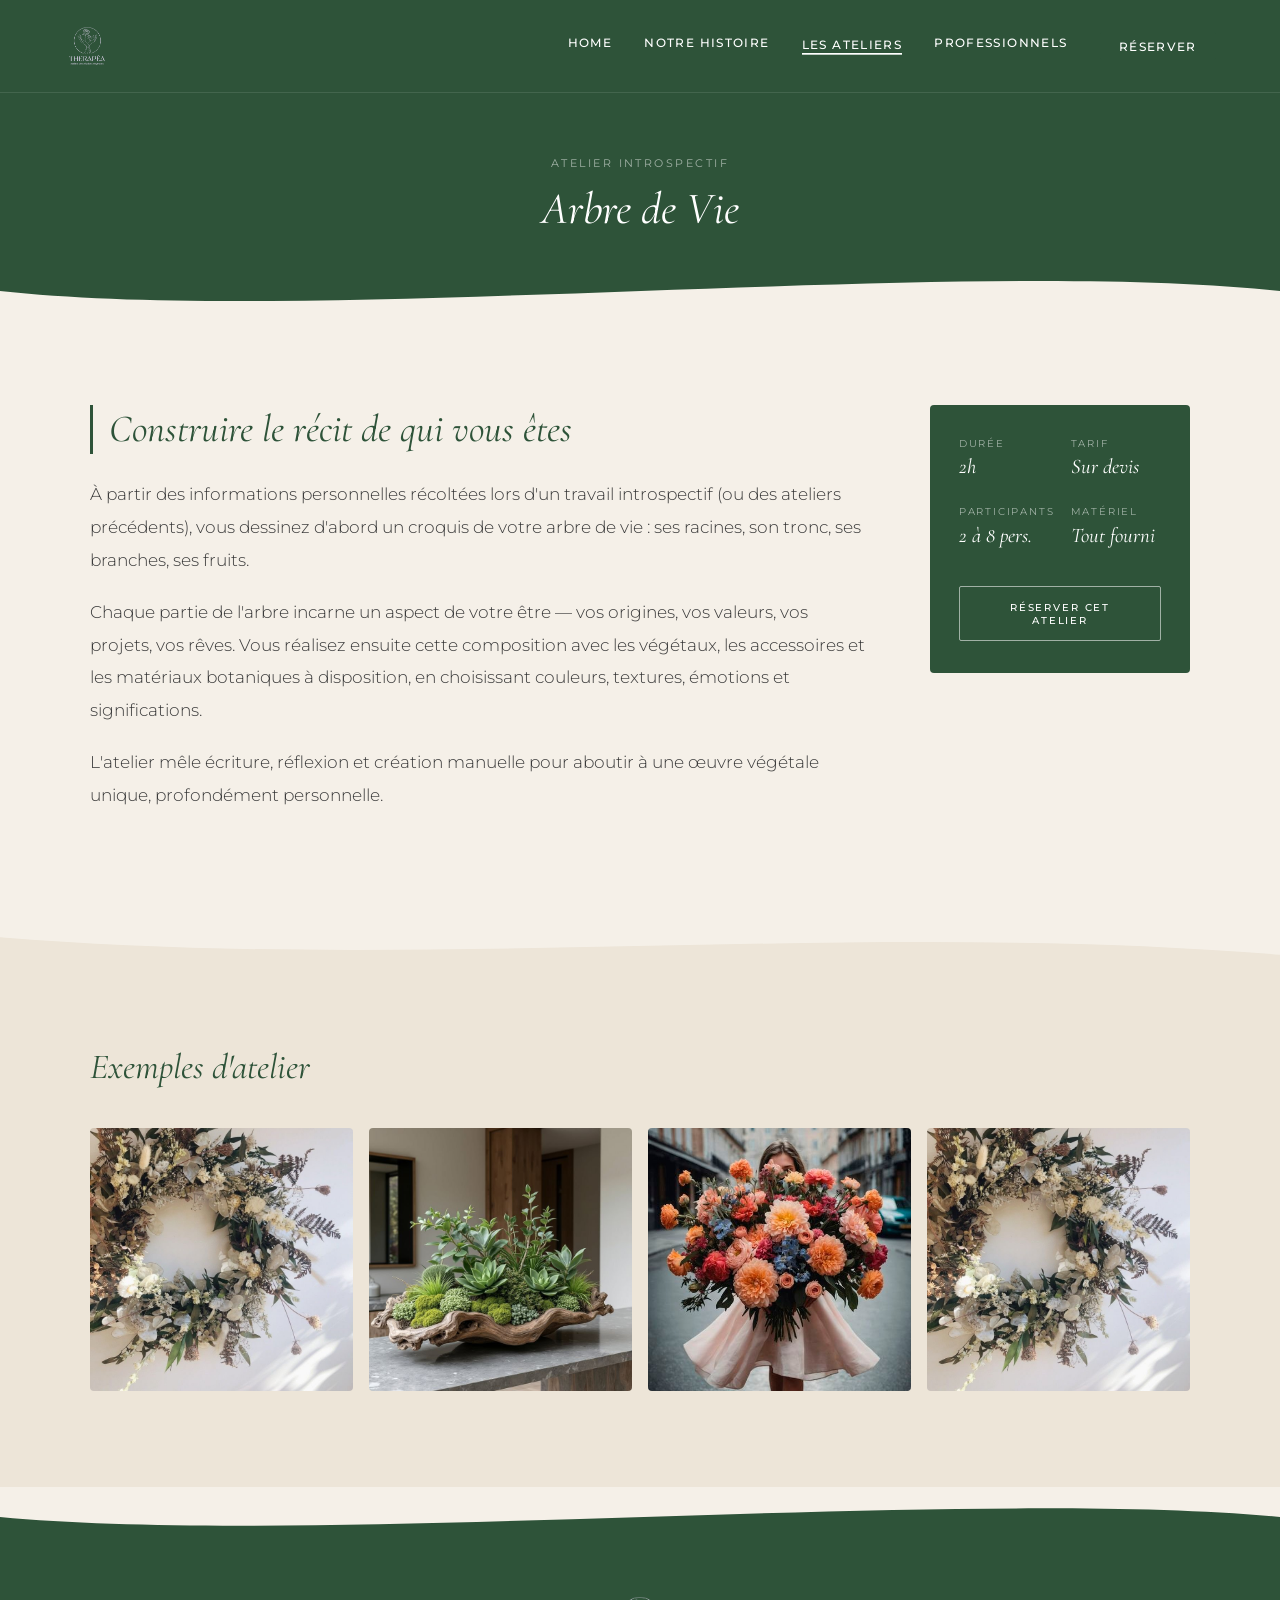
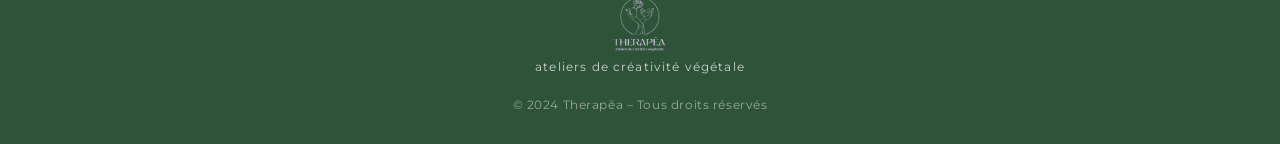
==== commit fdee7160: "s" ====
--- a/atelier-arbre-de-vie.html
+++ b/atelier-arbre-de-vie.html
@@ -6,7 +6,7 @@
   <title>Arbre de Vie – Therapēa</title>
   <link rel="preconnect" href="https://fonts.googleapis.com" />
   <link rel="preconnect" href="https://fonts.gstatic.com" crossorigin />
-  <link href="https://fonts.googleapis.com/css2?family=Cormorant+Garamond:ital,wght@0,300;0,400;0,500;0,600;1,300;1,400;1,600&family=Poppins:wght@300;400;500&display=swap" rel="stylesheet" />
+  <link href="https://fonts.googleapis.com/css2?family=Cormorant+Garamond:ital,wght@0,400;0,500;0,600;0,700;1,400;1,600;1,700&family=Montserrat:wght@300;400;500;600&display=swap" rel="stylesheet" />
   <link rel="stylesheet" href="style.css" />
   <link rel="stylesheet" href="atelier-detail.css" />
 </head>
--- a/style.css
+++ b/style.css
@@ -21,9 +21,9 @@
   --brown:       #7a5c3e;
   --text-dark:   #2b2b2b;
   --text-light:  #ffffff;
-  --font-title:  'Selvia Genatu', 'Cormorant Garamond', Georgia, serif;
+  --font-title:  'Cormorant Garamond', Georgia, serif;
   --font-serif:  'Cormorant Garamond', Georgia, serif;
-  --font-sans:   'Poppins', 'Jost', sans-serif;
+  --font-sans:   'Montserrat', sans-serif;
 }
 
 html { scroll-behavior: smooth; }
@@ -41,7 +41,7 @@
 
 .container {
   width: 90%;
-  max-width: 1200px;
+  max-width: 1360px;
   margin: 0 auto;
 }
 
@@ -55,13 +55,21 @@
   padding: 0 5%;
   background: var(--green-dark);
   border-bottom: 1px solid rgba(255,255,255,0.1);
-  transition: background 0.3s;
+  border-radius: 0;
+  transition: background 0.3s, top 0.3s, width 0.3s, border-radius 0.3s, box-shadow 0.3s;
 }
 
 .navbar.scrolled {
+  top: 14px;
+  left: 50%;
+  right: auto;
+  transform: translateX(-50%);
+  width: 92%;
+  max-width: 1360px;
+  border-radius: 14px;
   background: rgba(255,255,255,0.95);
-  border-bottom: 1px solid rgba(0,0,0,0.08);
-  box-shadow: 0 2px 20px rgba(0,0,0,0.08);
+  border-bottom: none;
+  box-shadow: 0 10px 30px rgba(20,40,25,0.15);
 }
 
 .navbar.scrolled .navbar__links a,
@@ -85,7 +93,14 @@
   display: flex;
   align-items: center;
   justify-content: space-between;
-  height: 72px;
+  height: 92px;
+  max-width: 1360px;
+  margin: 0 auto;
+  transition: height 0.3s;
+}
+
+.navbar.scrolled .navbar__inner {
+  height: 62px;
 }
 
 .navbar__logo {
@@ -98,6 +113,20 @@
   height: 42px;
   width: auto;
 }
+
+.navbar__logo .navbar__logo-img {
+  height: 110px;
+  width: auto;
+  transition: height 0.3s;
+}
+
+.navbar.scrolled .navbar__logo-img {
+  height: 50px;
+}
+
+.navbar__logo-img--scrolled { display: none; }
+.navbar.scrolled .navbar__logo-img--default { display: none; }
+.navbar.scrolled .navbar__logo-img--scrolled { display: block; }
 
 .navbar__logo-text {
   font-family: var(--font-serif);
@@ -114,14 +143,26 @@
 }
 
 .navbar__links a {
+  position: relative;
   font-size: 0.72rem;
   letter-spacing: 0.12em;
   font-weight: 500;
   color: var(--text-light);
   transition: opacity 0.2s;
+  padding-bottom: 6px;
 }
 
 .navbar__links a:hover { opacity: 0.7; }
+
+.navbar__links a.active::after {
+  content: '';
+  position: absolute;
+  left: 0;
+  right: 0;
+  bottom: 0;
+  height: 1px;
+  background: currentColor;
+}
 
 .btn-nav {
   background: var(--green-dark);
@@ -164,7 +205,23 @@
   justify-content: center;
   text-align: center;
   background-color: #3a5c3a;
-  padding-top: 72px;
+  padding-top: 92px;
+}
+
+.hero--home {
+  background-image: url('images/home-hero.jpg');
+  background-position: center 65%;
+  border-radius: 0 0 50% 50% / 0 0 12px 12px;
+  overflow: hidden;
+}
+
+.hero--home .hero__overlay {
+  background: linear-gradient(
+    to bottom,
+    rgba(8,20,12,0.18) 0%,
+    rgba(8,20,12,0.5) 45%,
+    rgba(8,20,12,0.85) 100%
+  );
 }
 
 .hero__overlay {
@@ -185,29 +242,32 @@
   display: flex;
   flex-direction: column;
   align-items: center;
-  gap: 1.5rem;
-}
-
-.hero__badge {
+  gap: 1.1rem;
+}
+
+.hero__logo {
+  width: 170px;
+  height: auto;
+}
+
+.hero__title {
+  font-family: "Cormorant Garamond", serif;
+  font-size: clamp(44px, 4.05vw, 62px);
+  font-weight: 400;
+  line-height: 0.88;
+  letter-spacing: -1.2px;
+  color: #f7f5ef;
+  text-align: center;
   margin: 0;
-  width: 160px;
-  height: 160px;
-}
-
-.hero__badge img {
-  width: 100%;
-  height: 100%;
-  object-fit: contain;
-}
-
-.hero__title {
-  font-family: var(--font-title);
-  font-size: clamp(3rem, 6vw, 5rem);
+  text-shadow: 0 1px 2px rgba(0,0,0,0.75), 0 4px 24px rgba(0,0,0,0.55);
+}
+
+.hero__title em {
+  display: block;
+  font-family: "Cormorant Garamond", serif;
+  font-style: italic;
   font-weight: 400;
-  font-style: italic;
-  line-height: 1.15;
-  margin: 0;
-  text-shadow: 0 2px 20px rgba(0,0,0,0.3);
+  margin-top: 8px;
 }
 
 .hero__sub {
@@ -215,8 +275,9 @@
   font-size: clamp(1rem, 1.8vw, 1.3rem);
   letter-spacing: 0.08em;
   font-weight: 300;
-  opacity: 0.9;
-  margin: 0;
+  opacity: 0.95;
+  margin: 0 0 0.4rem;
+  text-shadow: 0 1px 2px rgba(0,0,0,0.7), 0 2px 14px rgba(0,0,0,0.4);
 }
 
 .hero__wave {
@@ -230,65 +291,183 @@
 .hero__wave svg { width: 100%; height: 80px; }
 
 /* ─────────────────────────────────────────
-   ATELIERS – SECTION VERTE
-───────────────────────────────────────── */
-.ateliers-green {
+   BARRE D'ATOUTS
+───────────────────────────────────────── */
+.stats-bar-wrap {
   position: relative;
+  z-index: 5;
+  margin-top: -60px;
+  padding: 0 5%;
+}
+
+.stats-bar {
+  max-width: 1360px;
+  margin: 0 auto;
+  background: #F5F0E8;
+  border-radius: 18px;
+  box-shadow: 0 20px 45px rgba(20,40,25,0.15);
+  display: flex;
+  align-items: center;
+  padding: 2rem 1.5rem;
+}
+
+.stats-bar__item {
+  flex: 1;
+  display: flex;
+  align-items: center;
+  gap: 1rem;
+  padding: 0 1.3rem;
+  text-align: left;
+}
+
+.stats-bar__item + .stats-bar__item {
+  border-left: 1px solid rgba(46,83,57,0.15);
+}
+
+.stats-bar__icon {
+  width: 70px;
+  height: 70px;
+  border-radius: 50%;
+  background: #EDE5D8;
+  display: flex;
+  align-items: center;
+  justify-content: center;
+  flex-shrink: 0;
+  color: #315B45;
+}
+
+.stats-bar__icon svg { width: 32px; height: 32px; }
+
+.stats-bar__text h3 {
+  font-family: "DM Sans", sans-serif;
+  font-size: 16px;
+  font-weight: 400;
+  color: #315B45;
+  margin-bottom: 0.3rem;
+}
+
+.stats-bar__text p {
+  font-family: "DM Sans", sans-serif;
+  font-size: 14px;
+  line-height: 1.5;
+  color: #8B8175;
+  font-weight: 400;
+}
+
+/* ─────────────────────────────────────────
+   LES ATELIERS – TEASER
+───────────────────────────────────────── */
+.ateliers-teaser {
+  background: var(--cream);
+  padding: 6rem 0 6rem;
+  scroll-margin-top: 90px;
+}
+
+.ateliers-teaser__grid {
+  display: grid;
+  grid-template-columns: 0.7fr 2.3fr;
+  gap: 3rem;
+  align-items: center;
+}
+
+.ateliers-teaser__text h2 {
+  font-family: var(--font-title);
+  font-size: clamp(2rem, 3.2vw, 2.6rem);
+  font-weight: 400;
+  line-height: 1.22;
+  color: var(--text-dark);
+  margin: 0.5rem 0 1.2rem;
+}
+
+.ateliers-teaser__text h2 em {
+  font-style: italic;
+  color: var(--green-dark);
+}
+
+.ateliers-teaser__text p {
+  font-size: 0.9rem;
+  line-height: 1.75;
+  color: #555;
+  font-weight: 300;
+  margin-bottom: 1.8rem;
+  max-width: 320px;
+}
+
+.btn-primary-green {
+  display: inline-flex;
+  align-items: center;
+  gap: 0.5rem;
   background: var(--green-dark);
-  padding: 5rem 0 8rem;
-  color: var(--text-light);
-  text-align: center;
-}
-
-.cards-row {
+  color: #fff;
+  padding: 0.85rem 1.6rem;
+  border-radius: 4px;
+  font-size: 0.76rem;
+  letter-spacing: 0.06em;
+  font-weight: 500;
+  transition: background 0.25s;
+}
+.btn-primary-green:hover { background: var(--green-mid); }
+
+.ateliers-teaser__cards {
   display: grid;
-  grid-template-columns: repeat(3, 1fr);
-  gap: 6rem;
-  align-items: start;
-}
-
-.card-circle {
-  display: flex;
-  flex-direction: column;
-  gap: 0;
-}
-
-.card-circle__img-wrap {
-  width: 260px;
-  height: 260px;
-  border-radius: 50%;
+  grid-template-columns: repeat(4, 1fr);
+  gap: 1.2rem;
+}
+
+.teaser-card {
+  display: block;
+  border-radius: 10px;
   overflow: hidden;
-  margin: 0 auto 1.6rem;
-  box-shadow: 0 8px 30px rgba(0,0,0,0.3);
-  flex-shrink: 0;
-}
-
-.card-circle__img-wrap img {
+  background: #fff;
+  box-shadow: 0 8px 24px rgba(20,40,25,0.08);
+  transition: transform 0.3s ease, box-shadow 0.3s ease;
+}
+
+.teaser-card:hover {
+  transform: translateY(-4px);
+  box-shadow: 0 14px 32px rgba(20,40,25,0.14);
+}
+
+.teaser-card__img {
+  aspect-ratio: 4 / 3;
+  overflow: hidden;
+}
+
+.teaser-card__img img {
   width: 100%;
   height: 100%;
   object-fit: cover;
   transition: transform 0.5s ease;
 }
 
-.card-circle:hover .card-circle__img-wrap img {
-  transform: scale(1.06);
-}
-
-.card-circle h3 {
-  font-family: var(--font-title);
-  font-size: 1.6rem;
-  letter-spacing: 0.15em;
-  font-weight: 700;
-  margin-bottom: 0.9rem;
-  text-transform: uppercase;
-}
-
-.card-circle p {
+.teaser-card:hover .teaser-card__img img { transform: scale(1.05); }
+
+.teaser-card__label {
+  display: flex;
+  align-items: center;
+  justify-content: space-between;
+  gap: 0.6rem;
+  padding: 0.9rem 1rem;
+}
+
+.teaser-card__label h3 {
+  font-family: var(--font-sans);
+  font-size: 0.84rem;
+  font-weight: 500;
+  color: var(--text-dark);
+}
+
+.teaser-card__label span:not(.teaser-card__arrow) {
+  display: block;
+  font-size: 0.7rem;
+  color: #8a8a8a;
+  margin-top: 0.15rem;
+}
+
+.teaser-card__arrow {
   font-size: 1rem;
-  line-height: 1.75;
-  opacity: 0.88;
-  margin-bottom: 1.2rem;
-  font-weight: 300;
+  color: var(--green-dark);
+  flex-shrink: 0;
 }
 
 .link-discover {
@@ -302,81 +481,6 @@
 .link-discover:hover { opacity: 0.65; }
 .link-discover.dark  { color: var(--green-dark); }
 
-.green-wave-bottom {
-  position: absolute;
-  bottom: -1px; left: 0; right: 0;
-  line-height: 0;
-}
-.green-wave-bottom svg { width: 100%; height: 80px; }
-
-/* ─────────────────────────────────────────
-   ATELIERS – SECTION CRÈME
-───────────────────────────────────────── */
-.ateliers-cream {
-  background: var(--cream);
-  padding: 5rem 0 6rem;
-}
-
-.cards-grid {
-  display: grid;
-  grid-template-columns: repeat(4, 1fr);
-  gap: 2rem;
-}
-
-.card-workshop {
-  display: flex;
-  flex-direction: column;
-  gap: 0.9rem;
-}
-
-.card-workshop__img-wrap {
-  width: 100%;
-  aspect-ratio: 3/4;
-  border-radius: 4px 4px 0 0;
-  overflow: hidden;
-  background: var(--cream-dark);
-  position: relative;
-}
-
-.card-workshop__img-wrap::after {
-  content: '';
-  position: absolute;
-  bottom: -1px;
-  left: 0;
-  right: 0;
-  height: 56px;
-  background-image: url("data:image/svg+xml,%3Csvg xmlns='http://www.w3.org/2000/svg' viewBox='0 0 400 56' preserveAspectRatio='none'%3E%3Cpath d='M0,46 C133,56 267,38 400,46 L400,56 L0,56 Z' fill='%23f5f0e8'/%3E%3C/svg%3E");
-  background-size: 100% 100%;
-  pointer-events: none;
-}
-
-.card-workshop__img-wrap img {
-  width: 100%;
-  height: 100%;
-  object-fit: cover;
-  transition: transform 0.5s ease;
-}
-
-.card-workshop:hover .card-workshop__img-wrap img {
-  transform: scale(1.04);
-}
-
-.card-workshop h3 {
-  font-family: var(--font-sans);
-  font-size: 0.74rem;
-  letter-spacing: 0.14em;
-  font-weight: 500;
-  color: var(--green-dark);
-}
-
-.card-workshop p {
-  font-size: 0.82rem;
-  line-height: 1.65;
-  color: #555;
-  font-weight: 300;
-  flex: 1;
-}
-
 /* ─────────────────────────────────────────
    WAVE SEPARATORS
 ───────────────────────────────────────── */
@@ -389,18 +493,8 @@
   height: 70px;
   display: block;
 }
-.wave-cream-to-green  { background: var(--cream); }
-.wave-green-to-cream  { background: var(--green-dark); }
 .wave-cream-to-dark   { background: var(--cream); }
 .wave-dark-to-cream   { background: var(--cream-dark); }
-
-/* ─────────────────────────────────────────
-   ATELIERS CRÈME – HEADER
-───────────────────────────────────────── */
-.ateliers-cream__header {
-  text-align: center;
-  margin-bottom: 3rem;
-}
 
 .section-eyebrow {
   display: block;
@@ -412,14 +506,6 @@
   margin-bottom: 0.5rem;
 }
 
-.ateliers-cream__header h2 {
-  font-family: var(--font-title);
-  font-size: clamp(1.8rem, 3vw, 2.4rem);
-  font-style: italic;
-  font-weight: 400;
-  color: var(--green-dark);
-}
-
 /* ─────────────────────────────────────────
    À PROPOS TEASER
 ───────────────────────────────────────── */
@@ -433,7 +519,7 @@
   grid-template-columns: 0.85fr 1.15fr;
   gap: 4rem;
   align-items: center;
-  max-width: 1200px;
+  max-width: 1360px;
   margin: 0 auto;
 }
 
@@ -499,7 +585,17 @@
   text-align: center;
   position: relative;
   overflow: hidden;
-}
+  border-radius: 0 0 50% 50% / 0 0 12px 12px;
+}
+
+.cta-section__dip {
+  position: absolute;
+  top: -1px;
+  left: 0; right: 0;
+  line-height: 0;
+  z-index: 2;
+}
+.cta-section__dip svg { width: 100%; height: 24px; display: block; }
 
 .cta-section::before {
   content: '';
@@ -572,6 +668,15 @@
   padding: 3rem 1rem 2rem;
   color: var(--text-light);
 }
+
+.footer__dip {
+  position: absolute;
+  top: -1px;
+  left: 0; right: 0;
+  z-index: 2;
+  line-height: 0;
+}
+.footer__dip svg { width: 100%; height: 24px; display: block; }
 
 .footer__logo {
   display: flex;
@@ -717,22 +822,22 @@
 
 /* ── Tablet large ── */
 @media (max-width: 1100px) {
-  .cards-row { gap: 3rem; }
-  .card-circle__img-wrap { width: 210px; height: 210px; }
+  .ateliers-teaser__grid { grid-template-columns: 1fr; gap: 2.5rem; }
+  .ateliers-teaser__text p { max-width: 100%; }
 }
 
 /* ── Tablet ── */
 @media (max-width: 900px) {
-  .cards-grid { grid-template-columns: repeat(2, 1fr); }
-  .card-circle__img-wrap { width: 180px; height: 180px; }
   .apropos { grid-template-columns: 1fr; gap: 2.5rem; }
   .apropos__img { aspect-ratio: 16 / 9; }
   .apropos__text p { max-width: 100%; }
-  .ateliers-green { padding: 4rem 0 6rem; }
-}
-
-/* ── Mobile ── */
-@media (max-width: 700px) {
+  .stats-bar { flex-wrap: wrap; gap: 1.6rem 0; }
+  .stats-bar__item { flex: 1 1 50%; padding: 0 1rem; }
+  .stats-bar__item:nth-child(3) { border-left: none; }
+}
+
+/* ── Mobile nav (tablettes + grands smartphones) ── */
+@media (max-width: 860px) {
   .navbar__links { display: none; }
   .navbar__burger { display: flex; }
 
@@ -740,34 +845,53 @@
     display: flex;
     flex-direction: column;
     position: fixed;
-    top: 72px; left: 0; right: 0;
+    top: 92px; left: 0; right: 0;
     background: var(--green-dark);
     padding: 2rem 1.5rem;
     gap: 1.6rem;
     align-items: center;
     z-index: 99;
     border-top: 1px solid rgba(255,255,255,0.1);
+    box-shadow: 0 8px 24px rgba(0,0,0,0.18);
   }
 
-  .cards-row { grid-template-columns: 1fr; gap: 2.5rem; }
-  .card-circle__img-wrap { width: 200px; height: 200px; }
-  .cards-grid { grid-template-columns: 1fr; gap: 1.2rem; }
-
+  .navbar__links.open a {
+    font-size: 0.88rem;
+    letter-spacing: 0.14em;
+  }
+
+  .navbar__links.open .btn-nav {
+    padding: 0.65rem 2rem;
+    font-size: 0.8rem;
+  }
+}
+
+/* ── Tablet cards (4 cols → 2 cols à partir de 768px) ── */
+@media (max-width: 768px) {
+  .ateliers-teaser__cards { grid-template-columns: repeat(2, 1fr); gap: 1.2rem; }
+}
+
+/* ── Mobile ── */
+@media (max-width: 700px) {
   .apropos-wrap { padding: 3rem 5%; }
   .apropos { gap: 2rem; }
   .cta-section { padding: 4rem 1.5rem; }
   .cta-section__inner h2 { font-size: 2.4rem; }
 
-  .ateliers-green { padding: 3rem 0 5rem; }
-  .ateliers-cream { padding: 3.5rem 0 4rem; }
+  .ateliers-teaser { padding: 3.5rem 0 4rem; }
+  .stats-bar { flex-direction: column; align-items: stretch; gap: 1.4rem; padding: 1.8rem 1.5rem; }
+  .stats-bar__item,
+  .stats-bar__item:nth-child(3) { border-left: none; padding: 0; }
+  .stats-bar__item + .stats-bar__item { border-top: 1px solid rgba(46,83,57,0.15); padding-top: 1.4rem; }
 }
 
 /* ── Small mobile ── */
 @media (max-width: 480px) {
   .hero { height: 75vh; }
-  .hero__badge { width: 100px; height: 100px; }
-  .card-circle h3 { font-size: 1.3rem; }
-  .card-circle p { font-size: 0.9rem; }
+  .hero--home { border-radius: 0 0 50% 50% / 0 0 7px 7px; }
+  .ateliers-teaser__cards { grid-template-columns: 1fr; }
   .apropos__quote { font-size: 1.3rem; }
   .footer__inner { padding: 2.5rem 1rem 1.5rem; }
-}
+  .cta-section__inner h2 { font-size: 2rem; }
+  .stats-bar-wrap { margin-top: -40px; padding: 0 4%; }
+}
--- a/atelier-detail.css
+++ b/atelier-detail.css
@@ -1,7 +1,7 @@
 /* ── HEADER ── */
 .atelier-hero {
   background: var(--green-dark);
-  margin-top: 72px;
+  margin-top: 92px;
   padding: 4rem 5% 5.5rem;
   position: relative;
   overflow: hidden;
@@ -194,19 +194,28 @@
   .atelier-content { padding: 4rem 5%; }
 }
 
+@media (max-width: 768px) {
+  .atelier-hero__title { white-space: normal; }
+}
+
 @media (max-width: 600px) {
   .atelier-hero { padding: 3rem 5% 4.5rem; }
-  .atelier-hero__title { white-space: normal; font-size: 2rem; }
+  .atelier-hero__title { font-size: 2rem; }
   .atelier-content { padding: 3rem 5%; }
   .atelier-content__text h2 { font-size: 1.5rem; }
+  .atelier-content__text p { font-size: 0.95rem; }
   .atelier-gallery-section { padding: 3rem 5% 4rem; }
   .atelier-gallery { grid-template-columns: repeat(2, 1fr); }
-}
-
-@media (max-width: 400px) {
+  .atelier-meta { grid-template-columns: 1fr 1fr; }
+}
+
+@media (max-width: 480px) {
+  .atelier-hero { padding: 2.5rem 5% 4rem; }
+  .atelier-gallery { grid-template-columns: repeat(2, 1fr); }
+  .atelier-hero__content { padding-bottom: 2.5rem; }
+}
+
+@media (max-width: 380px) {
   .atelier-gallery { grid-template-columns: 1fr; }
-}
-
-@media (max-width: 500px) {
-  .atelier-hero__content { padding-bottom: 3rem; }
-}
+  .atelier-meta { grid-template-columns: 1fr; }
+}
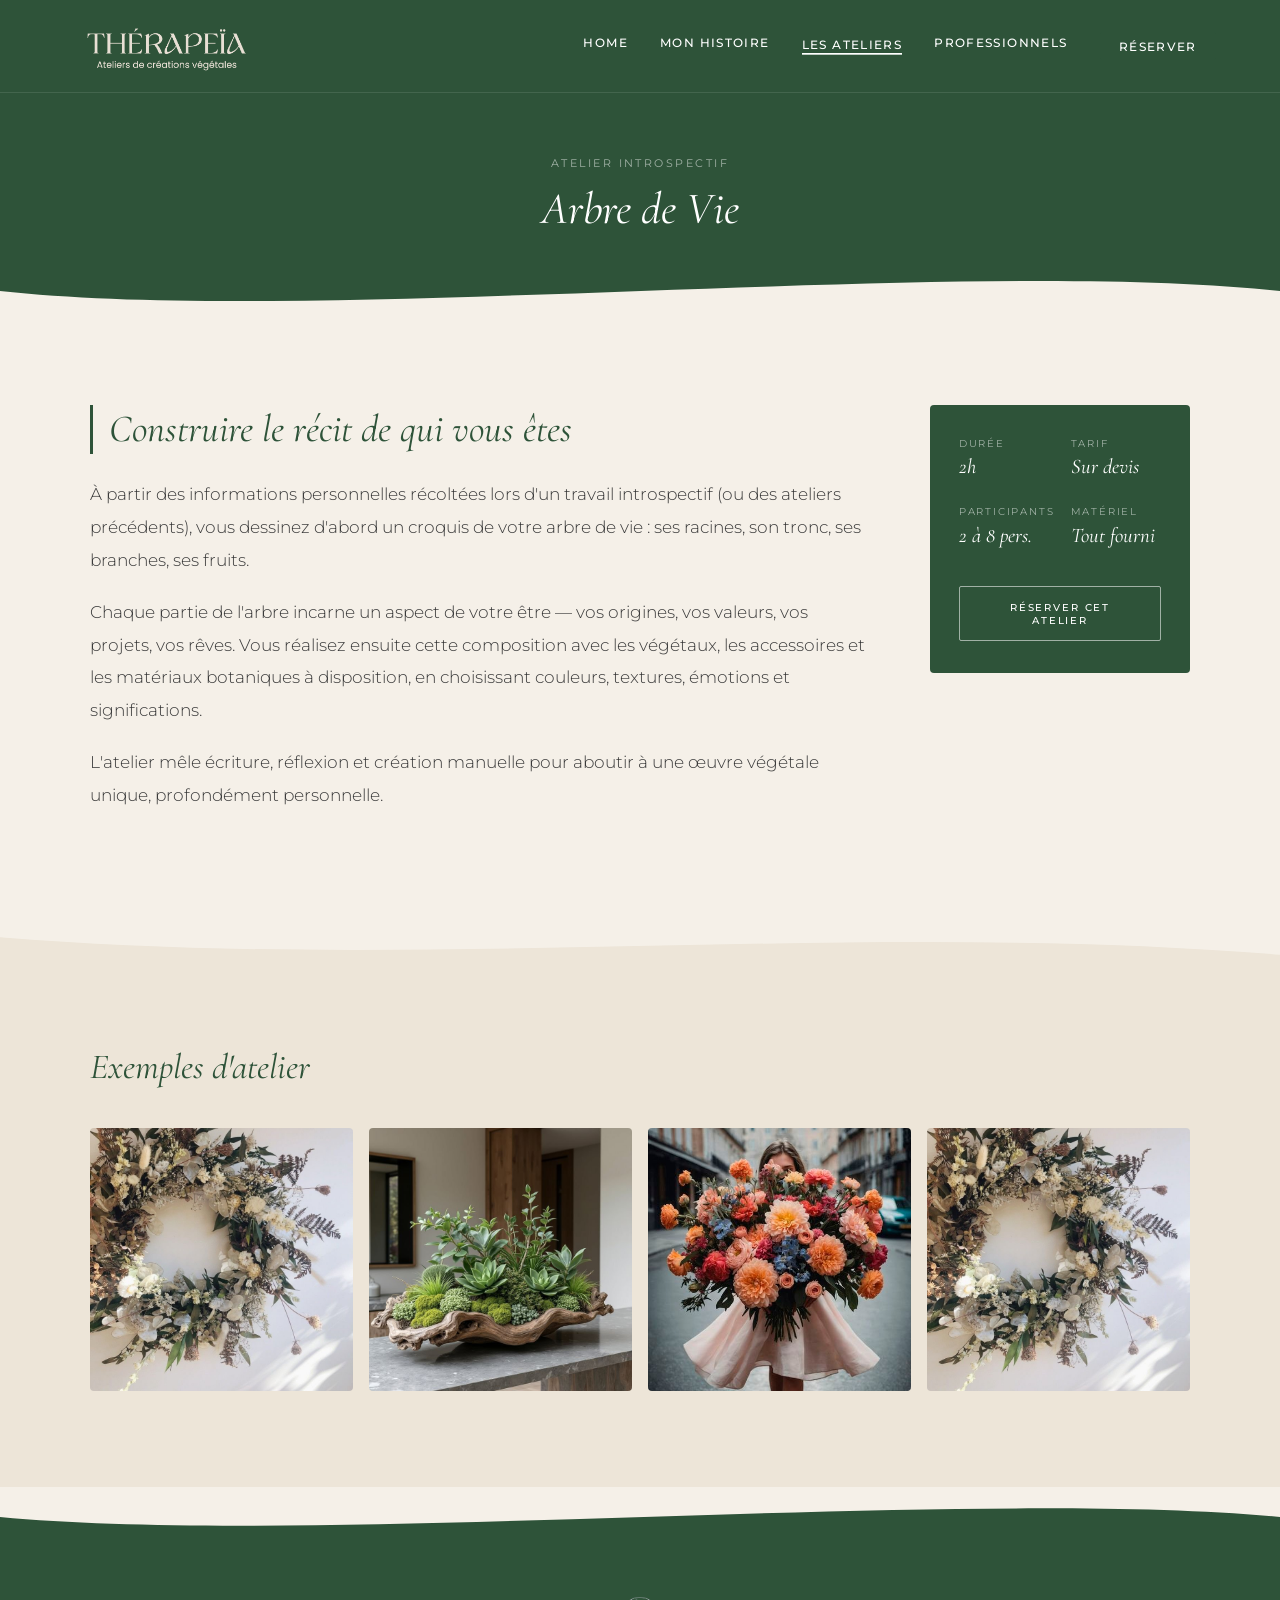
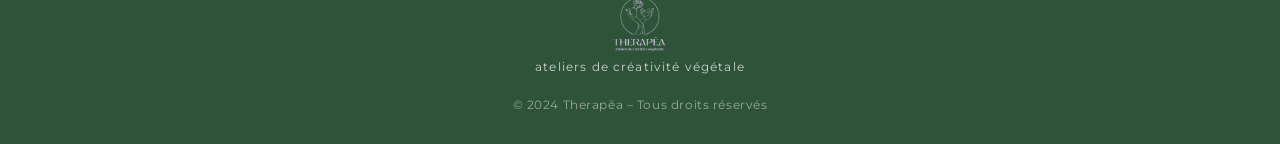
==== commit ce48b94e: "a" ====
--- a/atelier-arbre-de-vie.html
+++ b/atelier-arbre-de-vie.html
@@ -12,14 +12,15 @@
 </head>
 <body>
 
-  <header class="navbar navbar--fixed">
+  <header class="navbar">
     <div class="navbar__inner">
       <a href="index.html" class="navbar__logo">
-        <img src="images/logo blanc.png" alt="Therapēa" style="height:42px;" />
+        <img src="images/LOGO/logo typo beige-19.png" alt="Therapēa" class="navbar__logo-img navbar__logo-img--default" />
+        <img src="images/LOGO/logo typo vert-08.png" alt="Therapēa" class="navbar__logo-img navbar__logo-img--scrolled" />
       </a>
       <nav class="navbar__links">
         <a href="index.html">HOME</a>
-        <a href="notre-histoire.html">NOTRE HISTOIRE</a>
+        <a href="notre-histoire.html">MON HISTOIRE</a>
         <a href="ateliers.html" class="active">LES ATELIERS</a>
         <a href="professionnels.html">PROFESSIONNELS</a>
         <a href="reserver.html" class="btn-nav">RÉSERVER</a>
--- a/style.css
+++ b/style.css
@@ -77,18 +77,6 @@
   color: var(--green-dark);
 }
 
-.navbar--fixed,
-.navbar--fixed.scrolled {
-  background: var(--green-dark) !important;
-  border-bottom: 1px solid rgba(255,255,255,0.1) !important;
-  box-shadow: none !important;
-}
-
-.navbar--fixed .navbar__links a,
-.navbar--fixed.scrolled .navbar__links a {
-  color: var(--text-light) !important;
-}
-
 .navbar__inner {
   display: flex;
   align-items: center;
@@ -107,11 +95,6 @@
   display: flex;
   align-items: center;
   gap: 10px;
-}
-
-.navbar__logo img {
-  height: 42px;
-  width: auto;
 }
 
 .navbar__logo .navbar__logo-img {
@@ -136,10 +119,38 @@
   color: var(--text-light);
 }
 
+.navbar__right {
+  display: flex;
+  align-items: center;
+  gap: 2.5rem;
+}
+
 .navbar__links {
   display: flex;
   align-items: center;
   gap: 2rem;
+}
+
+.navbar__tagline {
+  display: flex;
+  align-items: center;
+  gap: 0.5rem;
+  color: var(--text-light);
+  opacity: 0.85;
+}
+
+.navbar__tagline svg,
+.navbar__tagline img {
+  width: 20px;
+  height: 20px;
+  flex-shrink: 0;
+}
+
+.navbar__tagline span {
+  font-family: 'Caveat', cursive;
+  font-size: 1.05rem;
+  line-height: 1.15;
+  font-weight: 600;
 }
 
 .navbar__links a {
@@ -197,15 +208,14 @@
 ───────────────────────────────────────── */
 .hero {
   position: relative;
-  height: 60vh;
-  min-height: 400px;
+  min-height: 60vh;
   background: url('images/fond.jpg') center center / cover no-repeat;
   display: flex;
   align-items: center;
   justify-content: center;
   text-align: center;
   background-color: #3a5c3a;
-  padding-top: 92px;
+  padding: 92px 1rem 3rem;
 }
 
 .hero--home {
@@ -504,6 +514,83 @@
   color: var(--green-dark);
   opacity: 0.6;
   margin-bottom: 0.5rem;
+}
+
+.section-eyebrow--light {
+  color: var(--text-light);
+  opacity: 0.75;
+}
+
+/* ─────────────────────────────────────────
+   CITATION MANUSCRITE
+───────────────────────────────────────── */
+.handwritten-quote {
+  font-family: 'Caveat', cursive;
+  font-size: 1.55rem;
+  font-weight: 600;
+  color: var(--green-dark);
+  line-height: 1.25;
+  display: inline-block;
+}
+
+.handwritten-quote::after {
+  content: '';
+  display: block;
+  width: 80%;
+  height: 8px;
+  margin-top: 2px;
+  background: url("data:image/svg+xml,%3Csvg xmlns='http://www.w3.org/2000/svg' viewBox='0 0 100 10'%3E%3Cpath d='M0,5 Q10,0 20,5 T40,5 T60,5 T80,5 T100,5' fill='none' stroke='%232e5339' stroke-width='2'/%3E%3C/svg%3E") no-repeat;
+  background-size: 100% 100%;
+  opacity: 0.6;
+}
+
+.handwritten-quote--inline {
+  margin-top: 1rem;
+}
+
+.handwritten-quote--float {
+  position: absolute;
+  right: 5%;
+  bottom: 1.5rem;
+  text-align: right;
+  z-index: 2;
+}
+
+/* ─────────────────────────────────────────
+   BADGE CIRCULAIRE
+───────────────────────────────────────── */
+.badge-circle {
+  width: 150px;
+  height: 150px;
+  border-radius: 50%;
+  background: var(--cream-dark);
+  display: flex;
+  flex-direction: column;
+  align-items: center;
+  justify-content: center;
+  gap: 0.1rem;
+  text-align: center;
+  padding: 1rem;
+  box-shadow: 0 10px 30px rgba(20,40,25,0.12);
+  flex-shrink: 0;
+}
+
+.badge-circle span {
+  font-family: var(--font-sans);
+  font-size: 0.68rem;
+  letter-spacing: 0.06em;
+  text-transform: uppercase;
+  font-weight: 500;
+  color: var(--green-dark);
+  line-height: 1.35;
+}
+
+.badge-circle svg,
+.badge-circle img {
+  width: 18px;
+  height: 18px;
+  color: var(--green-dark);
+  margin-top: 0.4rem;
 }
 
 /* ─────────────────────────────────────────
@@ -824,6 +911,7 @@
 @media (max-width: 1100px) {
   .ateliers-teaser__grid { grid-template-columns: 1fr; gap: 2.5rem; }
   .ateliers-teaser__text p { max-width: 100%; }
+  .navbar__tagline { display: none; }
 }
 
 /* ── Tablet ── */
@@ -834,11 +922,22 @@
   .stats-bar { flex-wrap: wrap; gap: 1.6rem 0; }
   .stats-bar__item { flex: 1 1 50%; padding: 0 1rem; }
   .stats-bar__item:nth-child(3) { border-left: none; }
+  .hero { min-height: 56vh; }
+  .hero__logo { width: 90px; }
+  .hero__content { gap: 0.9rem; }
+}
+
+/* ── Laptop (écrans peu hauts) ── */
+@media (max-height: 760px) and (min-width: 901px) {
+  .hero { min-height: 460px; padding: 100px 1rem 2rem; }
+  .hero__logo { width: 90px; }
+  .hero__content { gap: 0.8rem; }
 }
 
 /* ── Mobile nav (tablettes + grands smartphones) ── */
 @media (max-width: 860px) {
   .navbar__links { display: none; }
+  .navbar__tagline { display: none; }
   .navbar__burger { display: flex; }
 
   .navbar__links.open {
@@ -887,8 +986,11 @@
 
 /* ── Small mobile ── */
 @media (max-width: 480px) {
-  .hero { height: 75vh; }
+  .hero { min-height: 68vh; padding: 92px 1rem 2.5rem; }
   .hero--home { border-radius: 0 0 50% 50% / 0 0 7px 7px; }
+  .hero__logo { width: 68px; }
+  .hero__content { gap: 0.7rem; }
+  .hero__sub { font-size: 0.9rem; }
   .ateliers-teaser__cards { grid-template-columns: 1fr; }
   .apropos__quote { font-size: 1.3rem; }
   .footer__inner { padding: 2.5rem 1rem 1.5rem; }
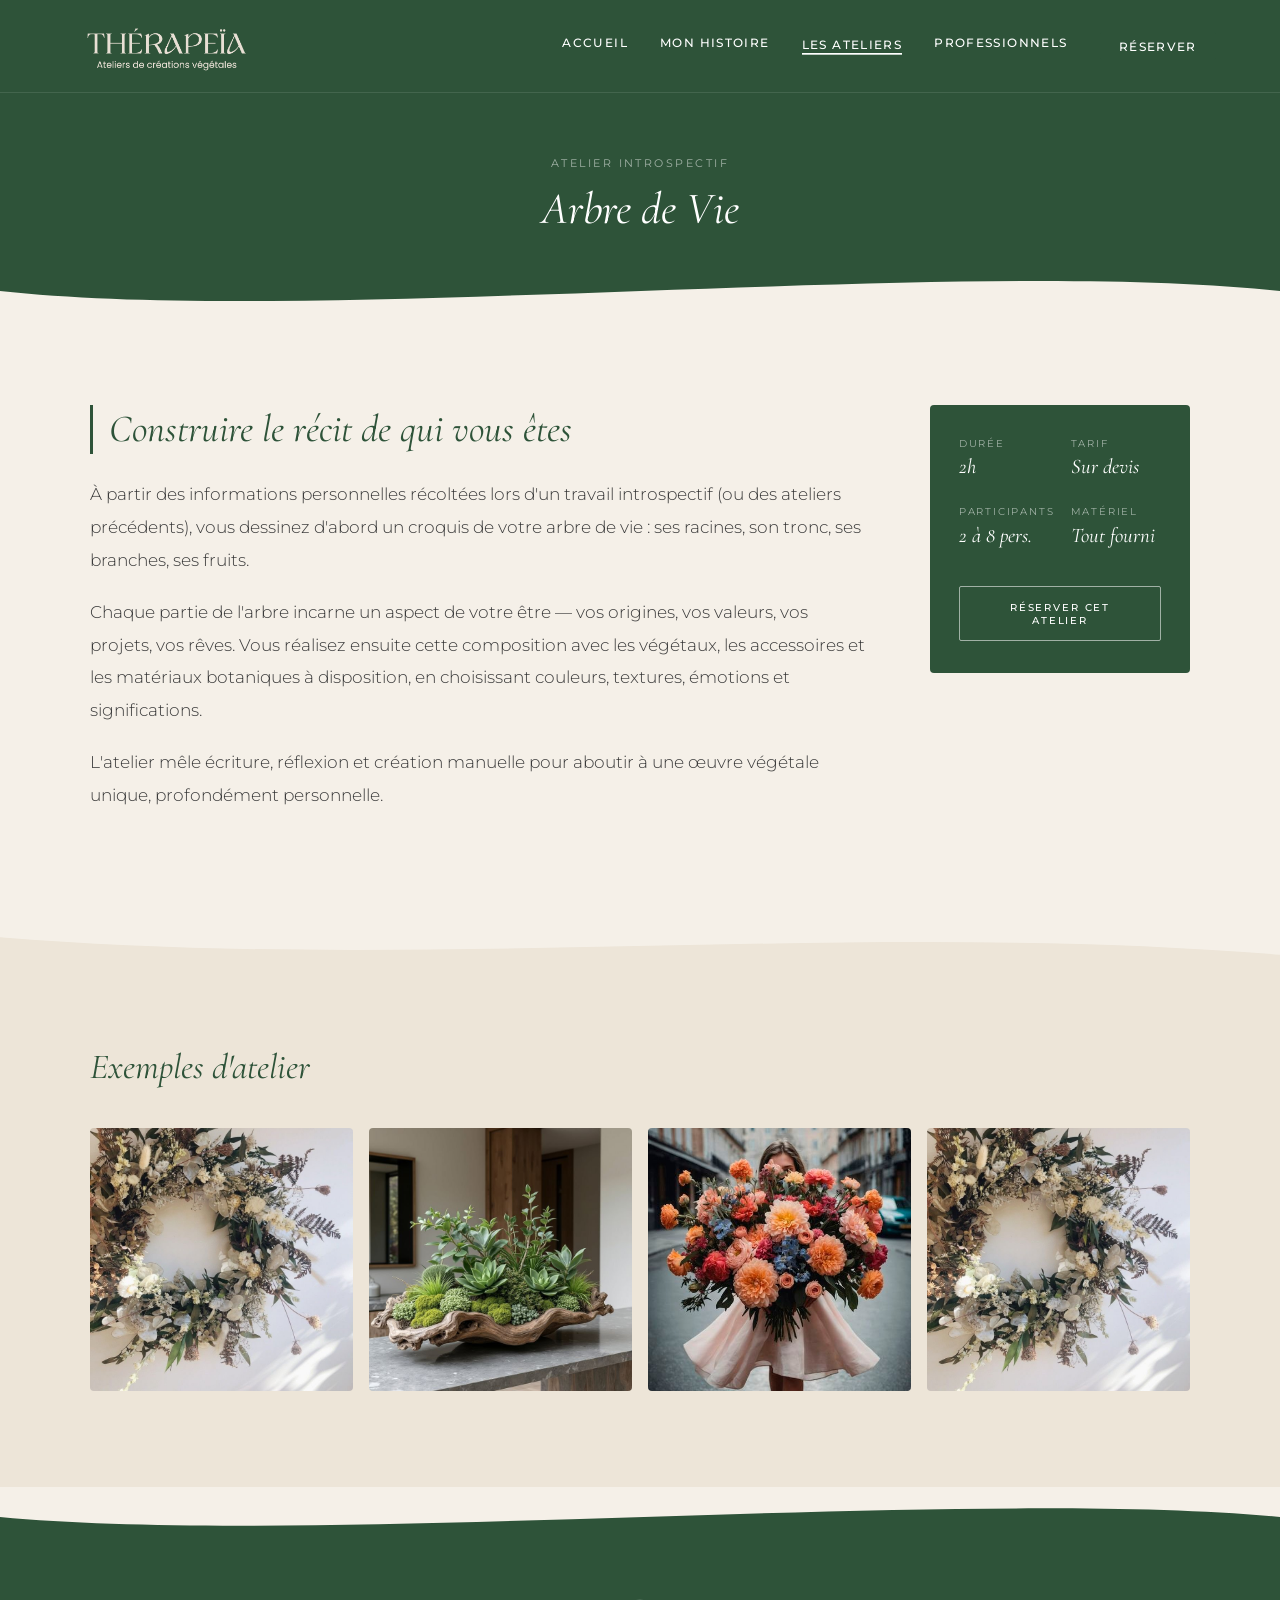
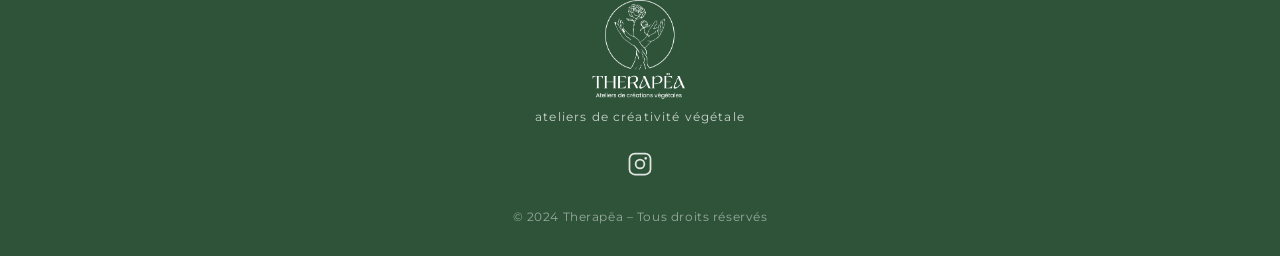
==== commit 22af5a58: "a" ====
--- a/atelier-arbre-de-vie.html
+++ b/atelier-arbre-de-vie.html
@@ -19,7 +19,7 @@
         <img src="images/LOGO/logo typo vert-08.png" alt="Therapēa" class="navbar__logo-img navbar__logo-img--scrolled" />
       </a>
       <nav class="navbar__links">
-        <a href="index.html">HOME</a>
+        <a href="index.html">ACCUEIL</a>
         <a href="notre-histoire.html">MON HISTOIRE</a>
         <a href="ateliers.html" class="active">LES ATELIERS</a>
         <a href="professionnels.html">PROFESSIONNELS</a>
@@ -109,8 +109,13 @@
     </div>
     <div class="footer__inner">
       <div class="footer__logo">
-        <img src="images/logo blanc.png" alt="Therapēa" style="height:60px;" />
+        <img src="images/logo blanc.png" alt="Therapēa" class="footer__logo-img" />
         <p class="footer__tagline">ateliers de créativité végétale</p>
+        <a class="footer__social" href="https://www.instagram.com/therapeiaa/?hl=fr" target="_blank" rel="noopener noreferrer" aria-label="Therapēa sur Instagram">
+          <svg viewBox="0 0 256 256" fill="currentColor" xmlns="http://www.w3.org/2000/svg" aria-hidden="true">
+            <path d="M128,80a48,48,0,1,0,48,48A48.05,48.05,0,0,0,128,80Zm0,80a32,32,0,1,1,32-32A32,32,0,0,1,128,160ZM176,24H80A56.06,56.06,0,0,0,24,80v96a56.06,56.06,0,0,0,56,56h96a56.06,56.06,0,0,0,56-56V80A56.06,56.06,0,0,0,176,24Zm40,152a40,40,0,0,1-40,40H80a40,40,0,0,1-40-40V80A40,40,0,0,1,80,40h96a40,40,0,0,1,40,40ZM192,76a12,12,0,1,1-12-12A12,12,0,0,1,192,76Z"/>
+          </svg>
+        </a>
       </div>
       <p class="footer__copy">© 2024 Therapēa – Tous droits réservés</p>
     </div>
--- a/style.css
+++ b/style.css
@@ -119,38 +119,10 @@
   color: var(--text-light);
 }
 
-.navbar__right {
-  display: flex;
-  align-items: center;
-  gap: 2.5rem;
-}
-
 .navbar__links {
   display: flex;
   align-items: center;
   gap: 2rem;
-}
-
-.navbar__tagline {
-  display: flex;
-  align-items: center;
-  gap: 0.5rem;
-  color: var(--text-light);
-  opacity: 0.85;
-}
-
-.navbar__tagline svg,
-.navbar__tagline img {
-  width: 20px;
-  height: 20px;
-  flex-shrink: 0;
-}
-
-.navbar__tagline span {
-  font-family: 'Caveat', cursive;
-  font-size: 1.05rem;
-  line-height: 1.15;
-  font-weight: 600;
 }
 
 .navbar__links a {
@@ -519,41 +491,6 @@
 .section-eyebrow--light {
   color: var(--text-light);
   opacity: 0.75;
-}
-
-/* ─────────────────────────────────────────
-   CITATION MANUSCRITE
-───────────────────────────────────────── */
-.handwritten-quote {
-  font-family: 'Caveat', cursive;
-  font-size: 1.55rem;
-  font-weight: 600;
-  color: var(--green-dark);
-  line-height: 1.25;
-  display: inline-block;
-}
-
-.handwritten-quote::after {
-  content: '';
-  display: block;
-  width: 80%;
-  height: 8px;
-  margin-top: 2px;
-  background: url("data:image/svg+xml,%3Csvg xmlns='http://www.w3.org/2000/svg' viewBox='0 0 100 10'%3E%3Cpath d='M0,5 Q10,0 20,5 T40,5 T60,5 T80,5 T100,5' fill='none' stroke='%232e5339' stroke-width='2'/%3E%3C/svg%3E") no-repeat;
-  background-size: 100% 100%;
-  opacity: 0.6;
-}
-
-.handwritten-quote--inline {
-  margin-top: 1rem;
-}
-
-.handwritten-quote--float {
-  position: absolute;
-  right: 5%;
-  bottom: 1.5rem;
-  text-align: right;
-  z-index: 2;
 }
 
 /* ─────────────────────────────────────────
@@ -773,7 +710,11 @@
   margin-bottom: 1rem;
 }
 
-.footer__logo img { height: 60px; }
+.footer__logo-img {
+  height: 110px;
+  width: auto;
+  filter: brightness(1.3);
+}
 
 .footer__logo-text {
   font-family: var(--font-serif);
@@ -786,6 +727,28 @@
   font-size: 0.72rem;
   letter-spacing: 0.1em;
   opacity: 0.75;
+}
+
+.footer__social {
+  display: inline-flex;
+  align-items: center;
+  justify-content: center;
+  width: 44px;
+  height: 44px;
+  margin-top: 0.7rem;
+  color: var(--text-light);
+  opacity: 0.85;
+  transition: opacity 0.2s, transform 0.2s;
+}
+
+.footer__social svg {
+  width: 28px;
+  height: 28px;
+}
+
+.footer__social:hover {
+  opacity: 1;
+  transform: translateY(-2px);
 }
 
 .footer__copy {
@@ -911,7 +874,6 @@
 @media (max-width: 1100px) {
   .ateliers-teaser__grid { grid-template-columns: 1fr; gap: 2.5rem; }
   .ateliers-teaser__text p { max-width: 100%; }
-  .navbar__tagline { display: none; }
 }
 
 /* ── Tablet ── */
@@ -937,7 +899,6 @@
 /* ── Mobile nav (tablettes + grands smartphones) ── */
 @media (max-width: 860px) {
   .navbar__links { display: none; }
-  .navbar__tagline { display: none; }
   .navbar__burger { display: flex; }
 
   .navbar__links.open {
@@ -954,14 +915,23 @@
     box-shadow: 0 8px 24px rgba(0,0,0,0.18);
   }
 
-  .navbar__links.open a {
+  .navbar__links.open a,
+  .navbar.scrolled .navbar__links.open a {
     font-size: 0.88rem;
     letter-spacing: 0.14em;
+    color: var(--text-light);
   }
 
   .navbar__links.open .btn-nav {
     padding: 0.65rem 2rem;
     font-size: 0.8rem;
+  }
+
+  .navbar.scrolled .navbar__links.open {
+    top: 76px;
+    left: 4%;
+    right: 4%;
+    border-radius: 0 0 14px 14px;
   }
 }
 
@@ -994,6 +964,7 @@
   .ateliers-teaser__cards { grid-template-columns: 1fr; }
   .apropos__quote { font-size: 1.3rem; }
   .footer__inner { padding: 2.5rem 1rem 1.5rem; }
+  .footer__logo-img { height: 100px; }
   .cta-section__inner h2 { font-size: 2rem; }
   .stats-bar-wrap { margin-top: -40px; padding: 0 4%; }
 }
--- a/atelier-detail.css
+++ b/atelier-detail.css
@@ -192,9 +192,6 @@
   .atelier-meta { position: static; }
   .atelier-gallery { grid-template-columns: repeat(2, 1fr); }
   .atelier-content { padding: 4rem 5%; }
-}
-
-@media (max-width: 768px) {
   .atelier-hero__title { white-space: normal; }
 }
 
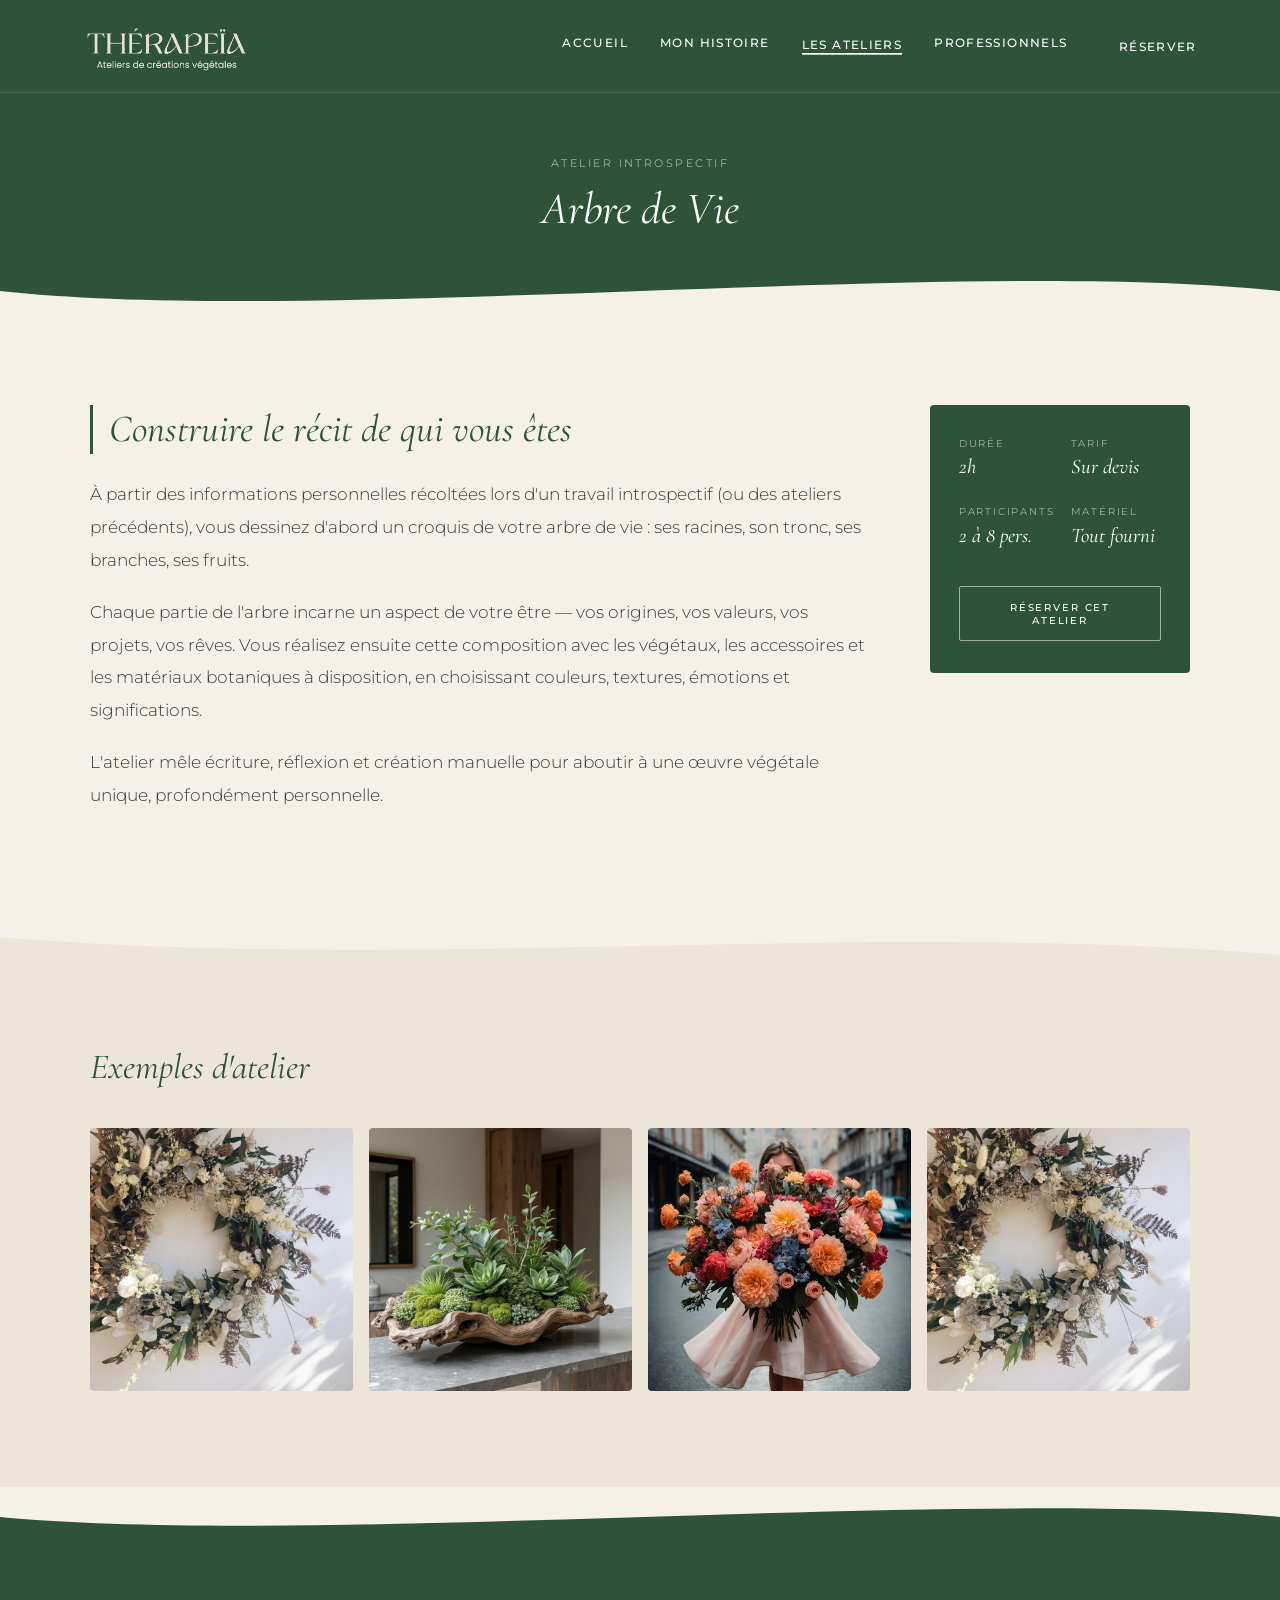
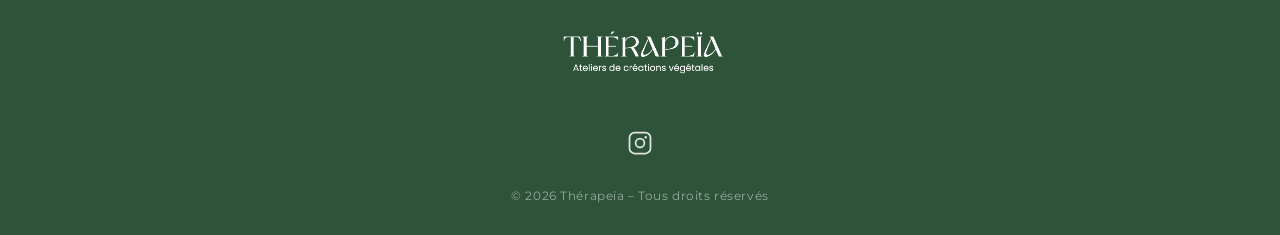
==== commit 23b0cdb5: "final" ====
--- a/atelier-arbre-de-vie.html
+++ b/atelier-arbre-de-vie.html
@@ -3,7 +3,7 @@
 <head>
   <meta charset="UTF-8" />
   <meta name="viewport" content="width=device-width, initial-scale=1.0" />
-  <title>Arbre de Vie – Therapēa</title>
+  <title>Arbre de Vie – Thérapeïa</title>
   <link rel="preconnect" href="https://fonts.googleapis.com" />
   <link rel="preconnect" href="https://fonts.gstatic.com" crossorigin />
   <link href="https://fonts.googleapis.com/css2?family=Cormorant+Garamond:ital,wght@0,400;0,500;0,600;0,700;1,400;1,600;1,700&family=Montserrat:wght@300;400;500;600&display=swap" rel="stylesheet" />
@@ -15,8 +15,8 @@
   <header class="navbar">
     <div class="navbar__inner">
       <a href="index.html" class="navbar__logo">
-        <img src="images/LOGO/logo typo beige-19.png" alt="Therapēa" class="navbar__logo-img navbar__logo-img--default" />
-        <img src="images/LOGO/logo typo vert-08.png" alt="Therapēa" class="navbar__logo-img navbar__logo-img--scrolled" />
+        <img src="images/LOGO/logo typo beige-19.png" alt="Thérapeïa" class="navbar__logo-img navbar__logo-img--default" />
+        <img src="images/LOGO/logo typo vert-08.png" alt="Thérapeïa" class="navbar__logo-img navbar__logo-img--scrolled" />
       </a>
       <nav class="navbar__links">
         <a href="index.html">ACCUEIL</a>
@@ -109,15 +109,14 @@
     </div>
     <div class="footer__inner">
       <div class="footer__logo">
-        <img src="images/logo blanc.png" alt="Therapēa" class="footer__logo-img" />
-        <p class="footer__tagline">ateliers de créativité végétale</p>
-        <a class="footer__social" href="https://www.instagram.com/therapeiaa/?hl=fr" target="_blank" rel="noopener noreferrer" aria-label="Therapēa sur Instagram">
+        <img src="images/LOGO/logo typo beige-19.png" alt="Thérapeïa" class="footer__logo-img" />
+        <a class="footer__social" href="https://www.instagram.com/therapeiaa/?hl=fr" target="_blank" rel="noopener noreferrer" aria-label="Thérapeïa sur Instagram">
           <svg viewBox="0 0 256 256" fill="currentColor" xmlns="http://www.w3.org/2000/svg" aria-hidden="true">
             <path d="M128,80a48,48,0,1,0,48,48A48.05,48.05,0,0,0,128,80Zm0,80a32,32,0,1,1,32-32A32,32,0,0,1,128,160ZM176,24H80A56.06,56.06,0,0,0,24,80v96a56.06,56.06,0,0,0,56,56h96a56.06,56.06,0,0,0,56-56V80A56.06,56.06,0,0,0,176,24Zm40,152a40,40,0,0,1-40,40H80a40,40,0,0,1-40-40V80A40,40,0,0,1,80,40h96a40,40,0,0,1,40,40ZM192,76a12,12,0,1,1-12-12A12,12,0,0,1,192,76Z"/>
           </svg>
         </a>
       </div>
-      <p class="footer__copy">© 2024 Therapēa – Tous droits réservés</p>
+      <p class="footer__copy">© 2026 Thérapeïa – Tous droits réservés</p>
     </div>
   </footer>
 
